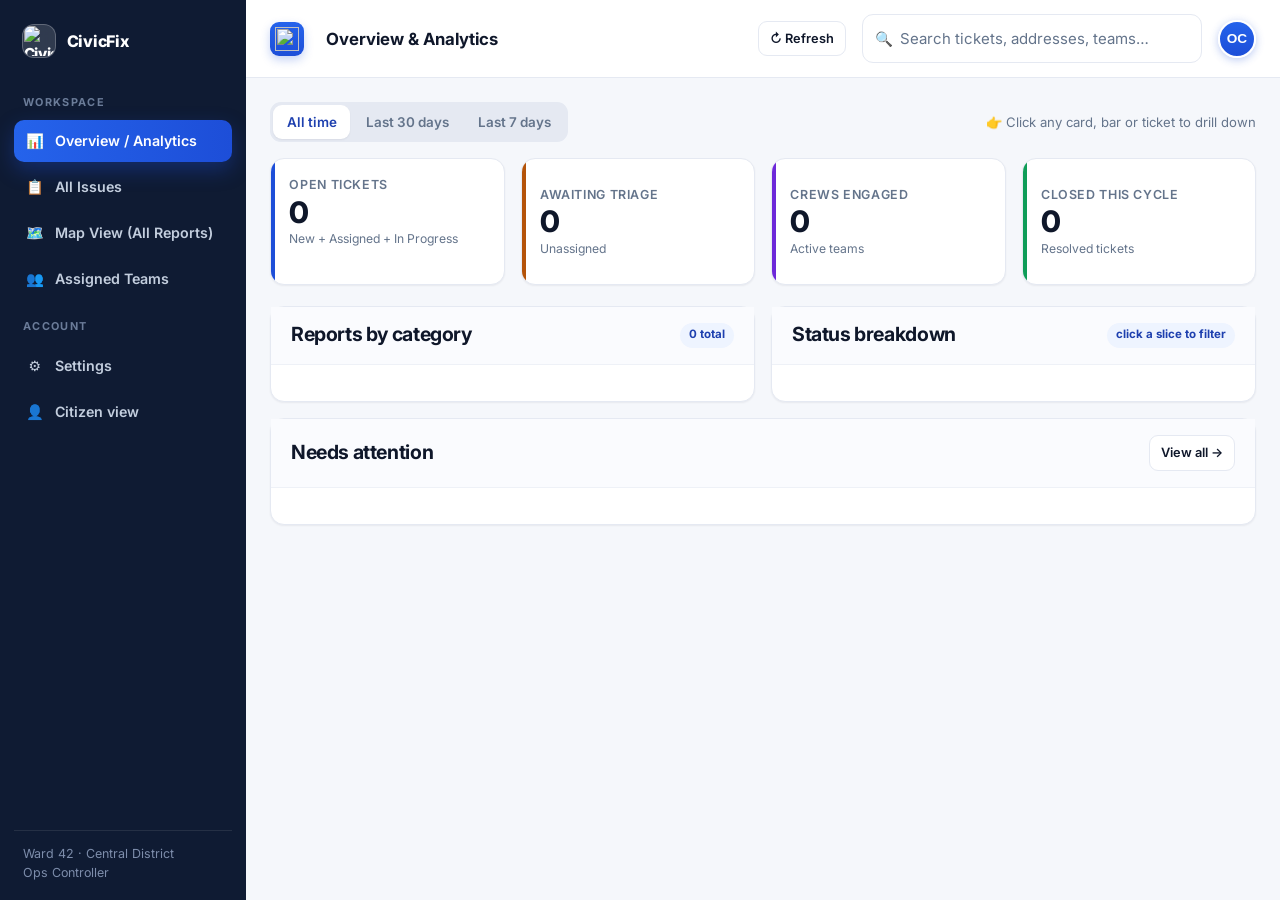
==== admin.html @ 0cdffb53 "pie chart added" ====
<!DOCTYPE html>
<html lang="en">
<head>
<meta charset="utf-8">
<meta name="viewport" content="width=device-width, initial-scale=1">
<title>CivicFix — Municipal console</title>
<link rel="icon" type="image/svg+xml" href="assets/favicon.svg">
<link rel="preconnect" href="https://fonts.googleapis.com">
<link rel="stylesheet" href="https://fonts.googleapis.com/css2?family=Inter:wght@400;500;600;700;800&display=swap">
<link rel="stylesheet" href="https://unpkg.com/leaflet@1.9.4/dist/leaflet.css">
<link rel="stylesheet" href="styles.css">
</head>
<body>

<div class="admin-shell">

  <!-- ============================== SIDEBAR ============================== -->
  <aside class="sidebar">
    <div class="brand-logo">
      <span class="brand-mark"><img src="assets/civicfix-logo.svg" alt="CivicFix logo"></span><span>CivicFix</span>
    </div>

    <div class="side-label">Workspace</div>
    <a class="side-link active" data-nav="overview"><span class="ic">&#128202;</span> Overview / Analytics</a>
    <a class="side-link" data-nav="issues"><span class="ic">&#128203;</span> All Issues</a>
    <a class="side-link" data-nav="map"><span class="ic">&#128506;&#65039;</span> Map View (All Reports)</a>
    <a class="side-link" data-nav="teams"><span class="ic">&#128101;</span> Assigned Teams</a>

    <div class="side-label">Account</div>
    <a class="side-link" data-nav="settings"><span class="ic">&#9881;&#65039;</span> Settings</a>
    <a class="side-link" href="dashboard.html"><span class="ic">&#128100;</span> Citizen view</a>

    <div class="side-foot">
      Ward 42 &middot; Central District<br>
      <span data-user-name>Ops Controller</span>
    </div>
  </aside>

  <!-- ============================== MAIN ============================== -->
  <div class="admin-main">

    <div class="admin-bar">
      <span class="admin-bar-logo"><img src="assets/civicfix-logo.svg" alt=""></span>
      <strong id="viewTitle" style="font-size:1.05rem;color:var(--ink)">Overview &amp; Analytics</strong>
      <button class="btn btn-outline btn-sm" id="refreshBtn" type="button" style="margin-left:auto" title="Reload tickets">&#8635; Refresh</button>
      <div class="topbar-search" style="max-width:340px">
        <span class="ico">&#128269;</span>
        <input class="input" id="adminSearch" type="search" placeholder="Search tickets, addresses, teams…">
      </div>
      <div class="dropdown">
        <button class="avatar" data-toggle="dropdown" type="button" data-user-initials>OC</button>
        <div class="dropdown-menu">
          <div class="dropdown-head">
            <strong data-user-name>Ops Controller</strong><span data-user-email>ops@city.gov</span>
          </div>
          <a class="dropdown-item" href="#" data-nav-link="settings">&#9881;&#65039; Console settings</a>
          <a class="dropdown-item danger" href="#" data-logout>&#10162; Log Out</a>
        </div>
      </div>
    </div>

    <div class="admin-body">

      <!-- ---------------- OVERVIEW ---------------- -->
      <section class="view" id="view-overview">
        <div class="ov-toolbar">
          <div class="view-tabs" id="rangeTabs" role="tablist" aria-label="Time range">
            <button class="active" data-days="0" type="button">All time</button>
            <button data-days="30" type="button">Last 30 days</button>
            <button data-days="7" type="button">Last 7 days</button>
          </div>
          <span class="small muted ov-hint">&#128073; Click any card, bar or ticket to drill down</span>
        </div>

        <div class="stats" style="grid-template-columns:repeat(4,1fr)">
          <button type="button" class="stat clickable" data-goto="open"><div class="k">Open tickets</div><div class="v" id="oOpen">0</div><div class="d">New + Assigned + In Progress <span class="go">View &rarr;</span></div></button>
          <button type="button" class="stat warn clickable" data-goto="New"><div class="k">Awaiting triage</div><div class="v" id="oNew">0</div><div class="d">Unassigned <span class="go">View &rarr;</span></div></button>
          <button type="button" class="stat violet clickable" data-goto="teams"><div class="k">Crews engaged</div><div class="v" id="oCrew">0</div><div class="d">Active teams <span class="go">View &rarr;</span></div></button>
          <button type="button" class="stat ok clickable" data-goto="Closed"><div class="k">Closed this cycle</div><div class="v" id="oClosed">0</div><div class="d">Resolved tickets <span class="go">View &rarr;</span></div></button>
        </div>

        <div style="display:grid;grid-template-columns:1fr 1fr;gap:1rem" class="ov-grid">
          <div class="card">
            <div class="card-head"><h2>Reports by category</h2><span class="pill" id="ovTotal">0 total</span></div>
            <div class="card-pad"><div id="pieCat"></div></div>
          </div>
          <div class="card">
            <div class="card-head"><h2>Status breakdown</h2><span class="pill">click a slice to filter</span></div>
            <div class="card-pad"><div id="pieStatus"></div></div>
          </div>
        </div>

        <div class="card" style="margin-top:1rem">
          <div class="card-head"><h2>Needs attention</h2><button type="button" class="btn btn-outline btn-sm" id="urgentAll">View all &rarr;</button></div>
          <div class="card-pad" id="urgentList"></div>
        </div>
      </section>

      <!-- ---------------- ALL ISSUES ---------------- -->
      <section class="view hidden" id="view-issues">
        <div class="active-filters hidden" id="activeFilters"></div>
        <div class="filter-bar">
          <div class="view-tabs" id="viewTabs">
            <button class="active" data-view="kanban">Overview board</button>
            <button data-view="table">Data table</button>
          </div>
          <div style="flex:1"></div>
          <select class="select" id="adminTeamFilter" aria-label="Filter by team">
            <option value="">All teams</option>
          </select>
        </div>

        <!-- Kanban -->
        <div class="kanban" id="kanban"></div>

        <!-- Table -->
        <div class="table-wrap hidden" id="tableWrap">
          <table class="data">
            <thead>
              <tr>
                <th>Photo</th><th>ID</th><th>Issue</th><th>Category</th><th>Priority</th>
                <th>Status</th><th>Team</th><th>Filed</th><th style="text-align:right">Actions</th>
              </tr>
            </thead>
            <tbody id="tableBody"></tbody>
          </table>
        </div>
      </section>

      <!-- ---------------- MAP VIEW ---------------- -->
      <section class="view hidden" id="view-map">
        <div class="card">
          <div class="card-head">
            <h2>All reports on the map</h2>
            <span class="small muted" id="mapCount">0 pins</span>
          </div>
          <div class="card-pad">
            <div class="map-box tall" id="adminMap"></div>
            <div class="legend">
              <span><i style="background:#b45309"></i>New</span>
              <span><i style="background:#6d28d9"></i>Assigned</span>
              <span><i style="background:#1d4ed8"></i>In Progress</span>
              <span><i style="background:#0f9d58"></i>Closed</span>
            </div>
          </div>
        </div>
      </section>

      <!-- ---------------- TEAMS ---------------- -->
      <section class="view hidden" id="view-teams">
        <div class="team-grid" id="teamGrid"></div>
      </section>

      <!-- ---------------- SETTINGS ---------------- -->
      <section class="view hidden" id="view-settings">
        <div class="card" style="max-width:640px">
          <div class="card-head"><h2>Console settings</h2></div>
          <div class="card-pad">
            <div class="field">
              <label for="setCity">Municipality name</label>
              <input class="input" id="setCity" type="text" value="Central City Municipal Corporation">
            </div>
            <div class="field">
              <label for="setWard">Default ward</label>
              <input class="input" id="setWard" type="text" value="Ward 42 — Central District">
            </div>
            <div class="field">
              <label for="setSla">SLA for high-priority tickets <span class="hint">hours</span></label>
              <input class="input" id="setSla" type="number" value="24" min="1">
            </div>
            <div class="field">
              <label for="setRadius">Duplicate detection radius <span class="hint">metres</span></label>
              <input class="input" id="setRadius" type="number" value="80" min="10">
            </div>
            <label class="switch" style="margin-bottom:.7rem"><input type="checkbox" checked> Auto-assign by category</label>
            <label class="switch" style="margin-bottom:.7rem"><input type="checkbox" checked> Notify reporters on status change</label>
            <label class="switch" style="margin-bottom:1.1rem"><input type="checkbox"> Escalate overdue tickets to the ward officer</label>
            <button class="btn btn-primary" id="setSave" type="button">Save settings</button>
          </div>
        </div>
      </section>

    </div>
  </div>
</div>

<!-- ============================== ASSIGN TEAM ============================== -->
<div class="modal" id="assignModal">
  <div class="modal-card">
    <div class="modal-head">
      <div><h2>Assign team</h2><p class="small muted" style="margin:0" id="aSub">—</p></div>
      <button class="modal-x" data-close type="button">&#10005;</button>
    </div>
    <div class="modal-body">
      <div class="field">
        <label for="aTeam">Crew / department</label>
        <select class="select" id="aTeam"></select>
      </div>
      <div class="field">
        <label for="aPriority">Priority</label>
        <select class="select" id="aPriority">
          <option>Low</option><option selected>Medium</option><option>High</option>
        </select>
      </div>
      <div class="field" style="margin-bottom:0">
        <label for="aNote">Dispatch note <span class="hint">optional</span></label>
        <textarea class="textarea" id="aNote" style="min-height:80px"
                  placeholder="Access instructions, equipment needed…"></textarea>
      </div>
    </div>
    <div class="modal-foot">
      <button class="btn btn-outline" data-close type="button">Cancel</button>
      <button class="btn btn-primary" id="aSave" type="button">Assign team</button>
    </div>
  </div>
</div>

<!-- ============================== CHANGE STATUS ============================== -->
<div class="modal" id="statusModal">
  <div class="modal-card">
    <div class="modal-head">
      <div><h2>Change status</h2><p class="small muted" style="margin:0" id="sSub">—</p></div>
      <button class="modal-x" data-close type="button">&#10005;</button>
    </div>
    <div class="modal-body">
      <div class="field">
        <label for="sStatus">New status</label>
        <select class="select" id="sStatus"></select>
      </div>
      <div class="field" style="margin-bottom:0">
        <label for="sNote">Update note <span class="hint">visible to the reporter</span></label>
        <textarea class="textarea" id="sNote" style="min-height:80px"
                  placeholder="e.g. Crew on site, repair scheduled for tomorrow morning."></textarea>
      </div>
    </div>
    <div class="modal-foot">
      <button class="btn btn-outline" data-close type="button">Cancel</button>
      <button class="btn btn-primary" id="sSave" type="button">Update status</button>
    </div>
  </div>
</div>

<!-- ============================== VIEW ON MAP ============================== -->
<div class="modal" id="adminMapModal">
  <div class="modal-card wide">
    <div class="modal-head">
      <div><h2 id="amTitle">Issue location</h2><p class="small muted" style="margin:0" id="amSub">—</p></div>
      <button class="modal-x" data-close type="button">&#10005;</button>
    </div>
    <div class="modal-body">
      <div class="map-box" id="singleMap"></div>
      <dl class="detail-grid" style="margin-top:1rem" id="amMeta"></dl>
    </div>
    <div class="modal-foot">
      <button class="btn btn-outline" data-close type="button">Close</button>
      <a class="btn btn-primary" id="amOpen" href="#" target="_blank" rel="noopener">Open in Google Maps</a>
    </div>
  </div>
</div>

<!-- ============================== INTERNAL NOTE ============================== -->
<div class="modal" id="noteModal">
  <div class="modal-card">
    <div class="modal-head">
      <div><h2>Add internal note</h2><p class="small muted" style="margin:0" id="nSub">—</p></div>
      <button class="modal-x" data-close type="button">&#10005;</button>
    </div>
    <div class="modal-body">
      <div class="field">
        <label for="nText">Note <span class="hint">staff-only unless posted with a status change</span></label>
        <textarea class="textarea" id="nText" placeholder="Material shortage, site access blocked, needs inspection…"></textarea>
      </div>
      <h3 style="margin:.4rem 0 .3rem">Existing notes</h3>
      <div id="nExisting"></div>
    </div>
    <div class="modal-foot">
      <button class="btn btn-outline" data-close type="button">Cancel</button>
      <button class="btn btn-primary" id="nSave" type="button">Save note</button>
    </div>
  </div>
</div>

<!-- ============================== VIEW PHOTO MODAL ============================== -->
<div class="modal" id="photoModal">
  <div class="modal-card wide">
    <div class="modal-head">
      <div><h2 id="photoTitle">Uploaded Photo</h2><p class="small muted" style="margin:0" id="photoSub">&mdash;</p></div>
      <button class="modal-x" data-close type="button">&#10005;</button>
    </div>
    <div class="modal-body" style="text-align:center;">
      <div id="photoContainer" style="display:flex; flex-direction:column; gap:1rem; align-items:center; justify-content:center;"></div>
    </div>
    <div class="modal-foot">
      <button class="btn btn-outline" data-close type="button">Close</button>
    </div>
  </div>
</div>

<div class="toast-wrap"></div>

<script src="https://unpkg.com/leaflet@1.9.4/dist/leaflet.js"></script>
<script src="config.js"></script>
<script src="app.js"></script>
<script>
(async function () {
  var session = await CF.requireAuth("staff");
  if (!session) { return; }
  CF.paintShell();
  CF.wireDropdowns();
  CF.wireModals();
  await CF.loadConfig();

  var issues = [];                 // every ticket, from GET /api/admin/issues
  var loadError = "";
  var activeId = null;
  var q = "", teamFilter = "", listView = "kanban";
  var statusFilter = "", catFilter = "", rangeDays = 0;   // set by clicking things on the overview
  var adminMap = null, adminLayer = null, singleMap = null, singleMarker = null;

  /* ---------------- filters / selects ---------------- */
  var teamSel = CF.$("#adminTeamFilter");
  var aTeam = CF.$("#aTeam");
  var sStatus = CF.$("#sStatus");
  CF.teams().forEach(function (t) {
    var opt = '<option value="' + CF.escapeHtml(t) + '">' + CF.escapeHtml(t) + "</option>";
    teamSel.insertAdjacentHTML("beforeend", opt);
    aTeam.insertAdjacentHTML("beforeend", opt);
  });
  CF.STATUSES.forEach(function (s) {
    sStatus.insertAdjacentHTML("beforeend", '<option value="' + s + '">' + s + "</option>");
  });

  /* ---------------- data ---------------- */
  function getIssue(id) {
    for (var n = 0; n < issues.length; n++) { if (issues[n].id === id) { return issues[n]; } }
    return null;
  }
  function replaceIssue(updated) {
    issues = issues.map(function (x) { return x.id === updated.id ? updated : x; });
  }
  async function load(showToast) {
    try {
      issues = (await CF.adminIssues()).issues;
      loadError = "";
      if (showToast) { CF.toast("ok", "Up to date", issues.length + " tickets loaded."); }
    } catch (e) {
      loadError = CF.errText(e);
      CF.toast("err", "Could not load tickets", loadError);
    }
    renderAll();
  }
  /* PATCH one ticket; shows a busy state on the clicked button; resolves true on success. */
  async function saveIssue(btn, id, body, okTitle, okMsg) {
    var label = btn.textContent;
    btn.disabled = true; btn.innerHTML = '<span class="spinner"></span> Saving\u2026';
    try {
      replaceIssue(await CF.patchIssue(id, body));
      renderAll();
      CF.toast("ok", okTitle, okMsg);
      return true;
    } catch (e) {
      CF.toast("err", "Could not save", CF.errText(e));
      return false;
    } finally {
      btn.disabled = false; btn.textContent = label;
    }
  }

  /* ---------------- helpers ---------------- */
  function filtered() {
    var s = q.toLowerCase();
    return issues.filter(function (i) {
      if (!inRange(i)) { return false; }
      if (teamFilter && i.team !== teamFilter) { return false; }
      if (statusFilter === "open" ? i.status === "Closed" : (statusFilter && i.status !== statusFilter)) { return false; }
      if (catFilter && i.category !== catFilter) { return false; }
      if (!s) { return true; }
      return (i.id + " " + i.title + " " + i.address + " " + i.team + " " + i.status + " " +
              CF.catMeta(i.category).label).toLowerCase().indexOf(s) > -1;
    });
  }
  /* ---------------- photo thumbnails ---------------- */
  function photoSrc(i) {
    var p = i && i.photos && i.photos[0];
    var src = p && (typeof p === "string" ? p : (p.url || p.data));
    return src ? String(src) : "";
  }
  function thumbUrl(src, w, h) {            // Cloudinary can serve a small cropped copy; others stay as-is
    var m = /^(https:\/\/res\.cloudinary\.com\/[^/]+\/image\/upload\/)(?!.*(?:c_fill|w_\d))(.+)$/.exec(src);
    return m ? m[1] + "c_fill,w_" + w + ",h_" + h + ",q_auto,f_auto/" + m[2] : src;
  }
  function thumbHtml(i, cls, w, h) {
    var src = photoSrc(i), c = CF.catMeta(i.category);
    var n = (i.photos && i.photos.length) || 0;
    return '<button type="button" class="thumb ' + cls + (src ? "" : " noimg") + '" data-act="photo" data-id="' + CF.escapeHtml(i.id) +
      '" title="' + (src ? "View reported photo" : "No photo uploaded") + '" aria-label="View photo for ' + CF.escapeHtml(i.title) + '">' +
      (src ? '<img src="' + CF.escapeHtml(thumbUrl(src, w, h)) + '" alt="" loading="lazy" draggable="false">' : "") +
      '<span class="thumb-ph">' + c.icon + (src ? "" : "<small>No photo</small>") + "</span>" +
      (n > 1 ? '<span class="thumb-count">&#128247; ' + n + "</span>" : "") +
      "</button>";
  }
  // a broken image link falls back to the category-icon placeholder
  document.addEventListener("error", function (e) {
    var im = e.target;
    if (im && im.tagName === "IMG" && im.parentNode && im.parentNode.classList.contains("thumb")) {
      im.parentNode.classList.add("noimg");
      im.remove();
    }
  }, true);

  function cardHtml(i) {
    var c = CF.catMeta(i.category);
    var reporter = (i && typeof i.reporterName === "string" && i.reporterName.trim()) ? i.reporterName.trim() : "Anonymous";
    var pclass = i.priority === "High" ? "p-high" : i.priority === "Low" ? "p-low" : "p-med";
    var photoCount = (i.photos && i.photos.length) ? i.photos.length : 0;
    var team = i.team
      ? '<span class="kteam">&#128119; ' + CF.escapeHtml(i.team) + "</span>"
      : '<span class="kteam kteam-none">Unassigned</span>';
    return '<article class="kcard ' + pclass + '" draggable="true" data-id="' + CF.escapeHtml(i.id) + '">' +
      thumbHtml(i, "thumb-cover", 480, 270) +
      '<div class="kcard-top">' +
        '<span class="kcat">' + c.icon + " " + CF.escapeHtml(c.label) + "</span>" +
        '<span class="priChip ' + pclass + '"><i></i>' + CF.escapeHtml(i.priority) + "</span>" +
      "</div>" +
      "<h4>" + CF.escapeHtml(i.title) + "</h4>" +
      (i.address ? '<p class="kaddr">&#128205; ' + CF.escapeHtml(i.address) + "</p>" : "") +
      '<div class="kteam-row">' + team +
        (photoCount ? '<span class="kphotos">&#128247; ' + photoCount + "</span>" : "") +
      "</div>" +
      '<div class="km">' +
        '<span class="mono">' + CF.escapeHtml(i.id) + "</span>" +
        '<span class="reporter-chip">&#128100; ' + CF.escapeHtml(reporter) + "</span>" +
        '<span class="filed">&#128337; ' + CF.timeAgo(i.createdAt) + "</span>" +
      "</div>" +
      '<div class="ka">' +
        '<button class="btn btn-primary btn-sm" data-act="assign">Assign</button>' +
        '<button class="btn btn-outline btn-sm" data-act="status">Status</button>' +
        '<span class="ka-icons">' +
          '<button class="kico" data-act="map" title="View on map" aria-label="View on map">&#128506;</button>' +
          '<button class="kico" data-act="photo" title="View photos" aria-label="View photos">&#128247;</button>' +
          '<button class="kico" data-act="note" title="Add note" aria-label="Add note">&#128221;</button>' +
        "</span>" +
      "</div></article>";
  }

  /* ---------------- kanban ---------------- */
  function renderKanban() {
    var list = filtered();
    var host = CF.$("#kanban");
    host.classList.add("kanban-v2");
    var colInfo = {
      "New":         { icon: "&#128276;", hint: "Waiting for triage" },
      "Assigned":    { icon: "&#128101;", hint: "Crew allocated" },
      "In Progress": { icon: "&#128736;", hint: "Work under way" },
      "Closed":      { icon: "&#9989;",   hint: "Fixed and verified" }
    };
    host.innerHTML = CF.STATUSES.map(function (st) {
      var info = colInfo[st] || { icon: "&#128204;", hint: "" };
      var cards = list.filter(function (i) { return i.status === st; });
      var body = cards.length
        ? cards.map(cardHtml).join("")
        : '<div class="kcard-empty"><span>&#8675;</span>Drop a ticket here</div>';
      return '<div class="kcol" data-status="' + st + '">' +
        '<div class="kcol-head"><div class="kcol-title"><span class="kcol-ico">' + info.icon + "</span>" +
        "<div><h3>" + st + '</h3><small>' + info.hint + "</small></div></div>" +
        '<span class="kcount">' + cards.length + "</span></div>" +
        '<div class="kcards">' + body + "</div></div>";
    }).join("");
  }

  /* drag & drop */
  CF.$("#kanban").addEventListener("dragstart", function (e) {
    var card = e.target.closest(".kcard");
    if (!card) { return; }
    card.classList.add("dragging");
    e.dataTransfer.setData("text/plain", card.getAttribute("data-id"));
    e.dataTransfer.effectAllowed = "move";
  });
  CF.$("#kanban").addEventListener("dragend", function (e) {
    var card = e.target.closest(".kcard");
    if (card) { card.classList.remove("dragging"); }
    CF.$$(".kcol").forEach(function (c) { c.classList.remove("drag-over"); });
  });
  CF.$("#kanban").addEventListener("dragover", function (e) {
    var col = e.target.closest(".kcol");
    if (!col) { return; }
    e.preventDefault();
    CF.$$(".kcol").forEach(function (c) { c.classList.remove("drag-over"); });
    col.classList.add("drag-over");
  });
  CF.$("#kanban").addEventListener("drop", async function (e) {
    var col = e.target.closest(".kcol");
    if (!col) { return; }
    e.preventDefault();
    var id = e.dataTransfer.getData("text/plain");
    var status = col.getAttribute("data-status");
    var issue = getIssue(id);
    if (!issue || issue.status === status) { renderAll(); return; }
    if (status === "Assigned" && !issue.team) {   // "Assigned" needs a crew: ask, don't guess
      CF.toast("", "Pick a team", "Choose a crew to move " + id + " to Assigned.");
      renderAll();
      openAssign(id);
      return;
    }
    try {
      replaceIssue(await CF.patchIssue(id, { status: status }));
      CF.toast("ok", "Status updated", id + " moved to " + status + ".");
    } catch (err) {
      CF.toast("err", "Could not move ticket", CF.errText(err));
    }
    renderAll();
  });

  /* ---------------- table ---------------- */
  function renderTable() {
    var list = filtered();
    CF.$("#tableBody").innerHTML = list.map(function (i) {
      var c = CF.catMeta(i.category);
      return "<tr>" +
        "<td>" + thumbHtml(i, "thumb-sm", 120, 120) + "</td>" +
        '<td class="mono">' + CF.escapeHtml(i.id) + "</td>" +
        "<td><strong>" + CF.escapeHtml(i.title) + "</strong>" +
          '<div class="small muted">' + CF.escapeHtml(i.address || "") + "</div></td>" +
        "<td>" + c.icon + " " + CF.escapeHtml(c.label) + "</td>" +
        "<td>" + CF.escapeHtml(i.priority) + "</td>" +
        "<td>" + CF.badge(i.status) + "</td>" +
        "<td>" + CF.escapeHtml(i.team || "—") + "</td>" +
        "<td>" + CF.fmtDate(i.createdAt) + "</td>" +
        '<td><div class="td-actions">' +
          '<button class="btn btn-outline btn-sm" data-act="assign" data-id="' + CF.escapeHtml(i.id) + '">Assign</button>' +
          '<button class="btn btn-outline btn-sm" data-act="status" data-id="' + CF.escapeHtml(i.id) + '">Status</button>' +
          '<button class="btn btn-outline btn-sm" data-act="map" data-id="' + CF.escapeHtml(i.id) + '">Map</button>' +
          '<button class="btn btn-outline btn-sm" data-act="photo" data-id="' + CF.escapeHtml(i.id) + '">&#128247; Photo</button>' +
          '<button class="btn btn-outline btn-sm" data-act="note" data-id="' + CF.escapeHtml(i.id) + '">Note</button>' +
          '<button class="btn btn-danger btn-sm" data-act="delete" data-id="' + CF.escapeHtml(i.id) + '" title="Delete spam or duplicate">Delete</button>' +
        "</div></td></tr>";
    }).join("") || '<tr><td colspan="9" class="center muted" style="padding:2rem">' + CF.escapeHtml(loadError || "No tickets match the current filters.") + "</td></tr>";
  }

  /* ---------------- overview ---------------- */
  function inRange(i) {
    if (!rangeDays) { return true; }
    var t = new Date(i.createdAt).getTime();
    return isNaN(t) || (Date.now() - t) <= rangeDays * 86400000;
  }
  /* ---------------- donut chart ---------------- */
  function shortText(t, n) { return t.length > n ? t.slice(0, n - 1) + "\u2026" : t; }
  function donutHtml(rows, attr, active, unit) {
    var R = 46, C = 2 * Math.PI * R;
    var total = rows.reduce(function (a, r) { return a + r.n; }, 0);
    var shown = rows.filter(function (r) { return r.n > 0; });
    var gap = shown.length > 1 ? 2.2 : 0;
    var cum = 0, segs = "";
    shown.forEach(function (r) {
      var len = (r.n / total) * C;
      segs += '<circle class="seg pie-hit' + (active === r.key ? " sel" : "") + '" cx="60" cy="60" r="' + R + '" ' + attr + '="' + CF.escapeHtml(r.key) +
        '" data-key="' + CF.escapeHtml(r.key) + '" data-n="' + r.n + '" data-name="' + CF.escapeHtml(r.name) + '" stroke="' + r.color +
        '" stroke-dasharray="' + Math.max(len - gap, 0.01).toFixed(2) + " " + (C - Math.max(len - gap, 0.01)).toFixed(2) +
        '" stroke-dashoffset="' + (-cum).toFixed(2) + '" transform="rotate(-90 60 60)"><title>' +
        CF.escapeHtml(r.name) + ": " + r.n + "</title></circle>";
      cum += len;
    });
    var svg = '<svg class="donut" viewBox="0 0 120 120" role="img" aria-label="Chart of ' + unit + '">' +
      '<circle class="donut-track" cx="60" cy="60" r="' + R + '"></circle>' + segs +
      '<text class="donut-n" x="60" y="62" data-total="' + total + '">' + total + "</text>" +
      '<text class="donut-l" x="60" y="76" data-unit="' + unit + '">' + (total ? unit : "no " + unit) + "</text></svg>";
    var legend = '<div class="legend">' + rows.map(function (r) {
      return '<button type="button" class="legend-row pie-hit' + (active === r.key ? " on" : "") + (r.n ? "" : " zero") + '" ' + attr + '="' + CF.escapeHtml(r.key) +
        '" data-key="' + CF.escapeHtml(r.key) + '" data-n="' + r.n + '" data-name="' + CF.escapeHtml(r.name) + '" title="Show ' + CF.escapeHtml(r.name) + ' tickets">' +
        '<i class="dot" style="background:' + r.color + '"></i><span class="lg-name">' + CF.escapeHtml(r.label) + "</span>" +
        '<span class="lg-n"><b>' + r.n + "</b><small>" + (total ? Math.round(r.n / total * 100) + "%" : "0%") + "</small></span></button>";
    }).join("") + "</div>";
    return '<div class="donut-wrap">' + svg + legend + "</div>";
  }
  function donutCenter(wrap, n, name) {
    var nn = wrap.querySelector(".donut-n"), ll = wrap.querySelector(".donut-l");
    nn.textContent = n;
    ll.textContent = shortText(name, 15);
  }
  function donutReset(wrap) {
    var nn = wrap.querySelector(".donut-n"), ll = wrap.querySelector(".donut-l");
    var total = nn.getAttribute("data-total");
    nn.textContent = total;
    ll.textContent = total === "0" ? "no " + ll.getAttribute("data-unit") : ll.getAttribute("data-unit");
    wrap.classList.remove("hovering");
    wrap.querySelectorAll(".seg.hl").forEach(function (x) { x.classList.remove("hl"); });
  }
  var ovView = document.getElementById("view-overview");
  ovView.addEventListener("mouseover", function (e) {
    var el = e.target.closest(".pie-hit");
    if (!el) { return; }
    var wrap = el.closest(".donut-wrap");
    donutCenter(wrap, el.getAttribute("data-n"), el.getAttribute("data-name"));
    wrap.classList.add("hovering");
    wrap.querySelectorAll(".seg").forEach(function (sg) { sg.classList.toggle("hl", sg.getAttribute("data-key") === el.getAttribute("data-key")); });
  });
  ovView.addEventListener("mouseout", function (e) {
    var el = e.target.closest(".pie-hit");
    if (!el) { return; }
    var to = e.relatedTarget && e.relatedTarget.closest ? e.relatedTarget.closest(".pie-hit") : null;
    if (!to) { donutReset(el.closest(".donut-wrap")); }
  });

  function renderOverview() {
    var all = issues.filter(inRange);
    var open = all.filter(function (i) { return i.status !== "Closed"; });
    CF.$("#oOpen").textContent = open.length;
    CF.$("#oNew").textContent = all.filter(function (i) { return i.status === "New"; }).length;
    CF.$("#oCrew").textContent = CF.teams().filter(function (t) {
      return all.some(function (i) { return i.team === t && i.status !== "Closed"; });
    }).length;
    CF.$("#oClosed").textContent = all.filter(function (i) { return i.status === "Closed"; }).length;
    CF.$("#ovTotal").textContent = all.length + " total";

    /* ---- donut charts (click a slice or a legend row to drill down) ---- */
    var PALETTE = ["#3b82f6", "#f59e0b", "#10b981", "#8b5cf6", "#ef4444", "#06b6d4", "#ec4899", "#84cc16", "#f97316", "#64748b"];
    var catRows = CF.categories().map(function (c, idx) {
      return {
        key: c.id, name: c.label, label: c.icon + " " + c.label, color: PALETTE[idx % PALETTE.length],
        n: all.filter(function (i) { return i.category === c.id; }).length
      };
    });
    CF.$("#pieCat").innerHTML = donutHtml(catRows, "data-cat", catFilter, "reports");

    var stRows = CF.STATUSES.map(function (st) {
      return {
        key: st, name: st, label: st, color: CF.STATUS_COLORS[st],
        n: all.filter(function (i) { return i.status === st; }).length
      };
    });
    CF.$("#pieStatus").innerHTML = donutHtml(stRows, "data-status", statusFilter, "tickets");

    var urgent = all.filter(function (i) { return i.priority === "High" && i.status !== "Closed"; });
    CF.$("#urgentList").innerHTML = urgent.length
      ? '<div class="feed">' + urgent.map(function (i) {
          var c = CF.catMeta(i.category);
          return '<div class="issue clickable-row" data-open-map="' + CF.escapeHtml(i.id) + '" title="Click to view on map" style="padding:.8rem 1rem">' +
            '<div class="issue-thumb" style="width:46px;height:46px;font-size:1.2rem">' + c.icon + "</div>" +
            '<div class="issue-main"><h3 style="font-size:.95rem">' + CF.escapeHtml(i.title) + "</h3>" +
            '<div class="issue-meta"><span class="mono">' + CF.escapeHtml(i.id) + "</span><span>&#128205; " +
            CF.escapeHtml(i.address) + "</span><span>&#128337; " + CF.timeAgo(i.createdAt) + "</span>" +
            "<span>" + CF.escapeHtml(i.team || "Unassigned") + "</span></div></div>" +
            '<div class="issue-actions">' + CF.badge(i.status) +
            '<button class="btn btn-primary btn-sm" data-act="assign" data-id="' + CF.escapeHtml(i.id) + '">Assign</button>' +
            '<button class="btn btn-outline btn-sm" data-act="status" data-id="' + CF.escapeHtml(i.id) + '">Status</button>' +
            "</div></div>";
        }).join("") + "</div>"
      : '<p class="small muted" style="margin:0">Nothing urgent right now — every high-priority ticket is closed.</p>';
  }

  /* ---------------- map ---------------- */
  function renderMap() {
    var list = filtered();
    CF.$("#mapCount").textContent = list.length + " pins";
    if (!adminMap) {
      adminMap = CF.makeMap(CF.$("#adminMap"), CF.defaultCenter(), 12, { scrollWheelZoom: true });
      adminLayer = window.L.layerGroup().addTo(adminMap);
    }
    adminLayer.clearLayers();
    var bounds = [];
    list.forEach(function (i) {
      bounds.push([i.lat, i.lng]);
      var reporter = (i && typeof i.reporterName === "string" && i.reporterName.trim()) ? i.reporterName.trim() : "Anonymous";
      window.L.marker([i.lat, i.lng], { icon: CF.pinIcon(CF.STATUS_COLORS[i.status]) })
        .bindPopup("<b>" + CF.escapeHtml(i.title) + "</b><br>" +
                   "Reported by " + CF.escapeHtml(reporter) + "<br>" +
                   CF.escapeHtml(i.address) + "<br>" +
                   CF.badge(i.status) + " &middot; " + CF.escapeHtml(i.team || "Unassigned"))
        .addTo(adminLayer);
    });
    if (bounds.length) { adminMap.fitBounds(bounds, { padding: [40, 40], maxZoom: 15 }); }
    setTimeout(function () { adminMap.invalidateSize(); }, 60);
  }

  /* ---------------- teams ---------------- */
  function renderTeams() {
    var all = issues;
    CF.$("#teamGrid").innerHTML = CF.teams().map(function (t) {
      var mine = all.filter(function (i) { return i.team === t; });
      var open = mine.filter(function (i) { return i.status !== "Closed"; });
      return '<div class="team-card"><h3>' + CF.escapeHtml(t) + "</h3>" +
        '<div class="n">' + open.length + '</div>' +
        '<div class="small muted">open of ' + mine.length + " total tickets</div>" +
        '<ul class="mini-list">' + (open.slice(0, 4).map(function (i) {
          return "<li><span class=\"dot\"></span>" + CF.escapeHtml(i.title) + "</li>";
        }).join("") || '<li class="muted">Queue is clear.</li>') + "</ul>" +
        '<button class="btn btn-outline btn-sm" data-team="' + CF.escapeHtml(t) +
        '" style="margin-top:.8rem">View team queue</button></div>';
    }).join("");
  }

  function renderFilterChips() {
    var host = CF.$("#activeFilters");
    var chips = [];
    if (statusFilter) { chips.push(["status", "Status: " + (statusFilter === "open" ? "Open (not closed)" : statusFilter)]); }
    if (catFilter) { chips.push(["cat", "Category: " + CF.catMeta(catFilter).label]); }
    if (teamFilter) { chips.push(["team", "Team: " + teamFilter]); }
    if (rangeDays) { chips.push(["range", "Last " + rangeDays + " days"]); }
    host.classList.toggle("hidden", !chips.length);
    host.innerHTML = chips.map(function (c) {
      return '<button type="button" class="fchip" data-clear="' + c[0] + '">' + CF.escapeHtml(c[1]) + ' <b>&#10005;</b></button>';
    }).join("") + (chips.length > 1 ? '<button type="button" class="fchip clear-all" data-clear="all">Clear all</button>' : "");
  }
  function renderAll() {
    renderFilterChips();
    renderOverview();
    renderKanban();
    renderTable();
    renderTeams();
    if (!CF.$("#view-map").classList.contains("hidden")) { renderMap(); }
  }

  /* ---------------- modal openers ---------------- */
  function openAssign(id) {
    var i = getIssue(id); if (!i) { return; }
    activeId = id;
    CF.$("#aSub").innerHTML = '<span class="mono">' + i.id + "</span> &middot; " + CF.escapeHtml(i.title);
    CF.$("#aTeam").value = i.team || CF.teams()[0];
    CF.$("#aPriority").value = i.priority;
    CF.$("#aNote").value = "";
    CF.openModal("assignModal");
  }
  function openStatus(id) {
    var i = getIssue(id); if (!i) { return; }
    activeId = id;
    CF.$("#sSub").innerHTML = '<span class="mono">' + i.id + "</span> &middot; currently " + i.status;
    CF.$("#sStatus").value = i.status;
    CF.$("#sNote").value = "";
    CF.openModal("statusModal");
  }
  function openMapModal(id) {
    var i = getIssue(id); if (!i) { return; }
    activeId = id;
    CF.$("#amTitle").textContent = i.title;
    CF.$("#amSub").innerHTML = '<span class="mono">' + i.id + "</span> &middot; " + CF.escapeHtml(i.address);
    CF.$("#amOpen").href = "https://www.google.com/maps/search/?api=1&query=" + i.lat + "," + i.lng;
    CF.$("#amMeta").innerHTML =
      "<div><dt>Status</dt><dd>" + i.status + "</dd></div>" +
      "<div><dt>Priority</dt><dd>" + CF.escapeHtml(i.priority) + "</dd></div>" +
      "<div><dt>Reported by</dt><dd>&#128100; " + CF.escapeHtml((i.reporterName || "Anonymous").trim()) + "</dd></div>" +
      "<div><dt>Team</dt><dd>" + CF.escapeHtml(i.team || "Unassigned") + "</dd></div>" +
      "<div><dt>Filed</dt><dd>" + CF.fmtDate(i.createdAt, true) + "</dd></div>" +
      "<div><dt>Coordinates</dt><dd class=\"mono\">" + i.lat.toFixed(5) + ", " + i.lng.toFixed(5) + "</dd></div>" +
      "<div><dt>Reporter email</dt><dd>" + CF.escapeHtml(i.reporterEmail || "\u2014") + "</dd></div>";

    var modal = CF.$("#adminMapModal");
    modal.__onOpen = function () {
      setTimeout(function () {
        if (!singleMap) {
          singleMap = CF.makeMap(CF.$("#singleMap"), { lat: i.lat, lng: i.lng }, 17, { scrollWheelZoom: true });
          singleMarker = window.L.marker([i.lat, i.lng], { icon: CF.pinIcon(CF.STATUS_COLORS[i.status]) }).addTo(singleMap);
        } else {
          singleMap.setView([i.lat, i.lng], 17);
          singleMarker.setLatLng([i.lat, i.lng]);
          singleMarker.setIcon(CF.pinIcon(CF.STATUS_COLORS[i.status]));
        }
        singleMap.invalidateSize();
      }, 60);
    };
    CF.openModal("adminMapModal");
  }
  function openPhotoModal(id) {
    var i = getIssue(id); if (!i) { return; }
    activeId = id;
    CF.$("#photoTitle").textContent = i.title;
    CF.$("#photoSub").innerHTML = '<span class="mono">' + CF.escapeHtml(i.id) + "</span> &middot; " + CF.escapeHtml(i.address);

    var container = CF.$("#photoContainer");
    if (i.photos && i.photos.length > 0) {
      container.innerHTML = i.photos.map(function (p) {
        var src = (p && (p.url || p.data)) || p;
        return '<div style="max-width:100%; border-radius:12px; overflow:hidden; border:1px solid var(--line); box-shadow:var(--shadow);">' +
               '<img src="' + CF.escapeHtml(String(src)) + '" alt="Issue photo" style="width:100%; max-height:75vh; object-fit:contain; display:block; background:#000;">' +
               "</div>";
      }).join("");
    } else {
      container.innerHTML = '<div style="padding:2.5rem 1rem; color:var(--muted);">' +
                            '<span style="font-size:2.5rem; display:block; margin-bottom:.5rem;">&#128247;</span>' +
                            "<strong>No photos uploaded for this report.</strong></div>";
    }
    CF.openModal("photoModal");
  }

  function openNote(id) {
    var i = getIssue(id); if (!i) { return; }
    activeId = id;
    CF.$("#nSub").innerHTML = '<span class="mono">' + i.id + "</span> &middot; " + CF.escapeHtml(i.title);
    CF.$("#nText").value = "";
    CF.$("#nExisting").innerHTML = (i.notes || []).length
      ? '<ul class="note-list">' + i.notes.map(function (n) {
          return "<li><b>" + CF.escapeHtml(n.by) + " &middot; " + CF.fmtDate(n.at, true) +
                 (n.internal ? " &middot; staff only" : " &middot; visible to reporter") + "</b>" + CF.escapeHtml(n.text) + "</li>";
        }).join("") + "</ul>"
      : '<p class="small muted" style="margin:0">No notes on this ticket yet.</p>';
    CF.openModal("noteModal");
  }

  /* ---------------- delegated actions ---------------- */
  document.addEventListener("click", function (e) {
    var b = e.target.closest("[data-act]");
    if (b) {
      var id = b.getAttribute("data-id") || (b.closest(".kcard") ? b.closest(".kcard").getAttribute("data-id") : null);
      if (!id) { return; }
      var act = b.getAttribute("data-act");
      if (act === "assign") { openAssign(id); }
      if (act === "status") { openStatus(id); }
      if (act === "map") { openMapModal(id); }
      if (act === "note") { openNote(id); }
      if (act === "photo") { openPhotoModal(id); }
      if (act === "delete") { deleteTicket(id); }
      return;
    }
    var t = e.target.closest("[data-team]");
    if (t) {
      teamFilter = t.getAttribute("data-team");
      CF.$("#adminTeamFilter").value = teamFilter;
      show("issues");
      renderAll();
      CF.toast("", "Team queue", "Filtered to " + teamFilter + ".");
    }
  });

  /* ---------------- overview drill-down clicks ---------------- */
  function goIssues(opts) {
    statusFilter = opts.status || "";
    catFilter = opts.cat || "";
    teamFilter = opts.team !== undefined ? opts.team : teamFilter;
    CF.$("#adminTeamFilter").value = teamFilter;
    show("issues");
    renderAll();
  }
  CF.$("#view-overview").addEventListener("click", function (e) {
    if (e.target.closest("[data-act]")) { return; }          // Assign / Status buttons keep their own handlers
    var rt = e.target.closest("#rangeTabs button");
    if (rt) {
      rangeDays = parseInt(rt.getAttribute("data-days"), 10) || 0;
      CF.$$("#rangeTabs button").forEach(function (x) { x.classList.toggle("active", x === rt); });
      renderAll();
      return;
    }
    var card = e.target.closest("[data-goto]");
    if (card) {
      var g = card.getAttribute("data-goto");
      if (g === "teams") { show("teams"); } else { goIssues({ status: g }); }
      return;
    }
    var hit = e.target.closest(".pie-hit[data-status]");
    if (hit) { goIssues({ status: hit.getAttribute("data-status") }); return; }
    hit = e.target.closest(".pie-hit[data-cat]");
    if (hit) { goIssues({ cat: hit.getAttribute("data-cat") }); return; }
    if (e.target.closest("#urgentAll")) { goIssues({ status: "open" }); CF.$("#adminSearch").focus(); return; }
    var row = e.target.closest("[data-open-map]");
    if (row) { openMapModal(row.getAttribute("data-open-map")); }
  });
  CF.$("#activeFilters").addEventListener("click", function (e) {
    var c = e.target.closest("[data-clear]");
    if (!c) { return; }
    var k = c.getAttribute("data-clear");
    if (k === "status" || k === "all") { statusFilter = ""; }
    if (k === "cat" || k === "all") { catFilter = ""; }
    if (k === "team" || k === "all") { teamFilter = ""; CF.$("#adminTeamFilter").value = ""; }
    if (k === "range" || k === "all") {
      rangeDays = 0;
      CF.$$("#rangeTabs button").forEach(function (x) { x.classList.toggle("active", x.getAttribute("data-days") === "0"); });
    }
    renderAll();
  });

  /* ---------------- modal saves (each is one PATCH) ---------------- */
  // Dispatch notes are crew instructions -> staff only. Status-change notes are shown to the reporter.
  CF.$("#aSave").addEventListener("click", async function () {
    var note = CF.$("#aNote").value.trim(), team = CF.$("#aTeam").value;
    var body = { team: team, priority: CF.$("#aPriority").value };
    if (note) { body.note = { text: note, internal: true }; }
    if (await saveIssue(this, activeId, body, "Team assigned", activeId + " dispatched to " + team + ".")) {
      CF.closeModal("assignModal");
    }
  });
  CF.$("#sSave").addEventListener("click", async function () {
    var st = CF.$("#sStatus").value, note = CF.$("#sNote").value.trim();
    var body = { status: st };
    if (note) { body.note = { text: note, internal: false }; }
    if (await saveIssue(this, activeId, body, "Status updated", activeId + " is now " + st + ".")) {
      CF.closeModal("statusModal");
    }
  });
  CF.$("#nSave").addEventListener("click", async function () {
    var txt = CF.$("#nText").value.trim();
    if (!txt) { CF.toast("err", "Empty note", "Write something before saving."); return; }
    if (await saveIssue(this, activeId, { note: { text: txt, internal: true } }, "Note saved", "Internal note added to " + activeId + ".")) {
      CF.closeModal("noteModal");
    }
  });
  async function deleteTicket(id) {
    var i = getIssue(id);
    if (!i || !confirm("Permanently delete " + id + " (\u201C" + i.title + "\u201D)? This cannot be undone.")) { return; }
    try {
      await CF.deleteIssue(id);
      issues = issues.filter(function (x) { return x.id !== id; });
      renderAll();
      CF.toast("ok", "Ticket deleted", id + " was removed.");
    } catch (e) {
      CF.toast("err", "Could not delete", CF.errText(e));
    }
  }
  CF.$("#refreshBtn").addEventListener("click", function () { load(true); });

  /* ---------------- navigation ---------------- */
  var TITLES = {
    overview: "Overview & Analytics",
    issues: "All Issues",
    map: "Map View — All Reports",
    teams: "Assigned Teams",
    settings: "Settings"
  };
  function show(key) {
    CF.$$(".view").forEach(function (v) { v.classList.toggle("hidden", v.id !== "view-" + key); });
    CF.$$(".side-link[data-nav]").forEach(function (l) {
      l.classList.toggle("active", l.getAttribute("data-nav") === key);
    });
    CF.$("#viewTitle").textContent = TITLES[key] || "Console";
    if (key === "map") { setTimeout(renderMap, 60); }
    if (key === "issues") { setTimeout(renderAll, 0); }
  }
  CF.$$(".side-link[data-nav]").forEach(function (l) {
    l.addEventListener("click", function (e) { e.preventDefault(); show(l.getAttribute("data-nav")); });
  });
  CF.$$("[data-nav-link]").forEach(function (l) {
    l.addEventListener("click", function (e) { e.preventDefault(); show(l.getAttribute("data-nav-link")); });
  });

  CF.$("#viewTabs").addEventListener("click", function (e) {
    var b = e.target.closest("button");
    if (!b) { return; }
    CF.$$("#viewTabs button").forEach(function (x) { x.classList.remove("active"); });
    b.classList.add("active");
    listView = b.getAttribute("data-view");
    CF.$("#kanban").classList.toggle("hidden", listView !== "kanban");
    CF.$("#tableWrap").classList.toggle("hidden", listView !== "table");
    renderAll();
  });

  CF.$("#adminSearch").addEventListener("input", function () { q = this.value; renderAll(); });
  CF.$("#adminTeamFilter").addEventListener("change", function () { teamFilter = this.value; renderAll(); });
  CF.$("#setSave").addEventListener("click", function () {
    CF.toast("", "Demo only", "These ward settings are not stored on the server yet.");
  });

  renderAll();   // empty shell first, then fill from the server
  load(false);
})();
</script>
</body>
</html>
---- styles.css ----
/* ==========================================================================
   CivicFix — shared stylesheet
   Vanilla CSS only. No frameworks, no build step.
   ========================================================================== */

:root{
  --brand:#1d4ed8;
  --brand-700:#1e40af;
  --brand-900:#172554;
  --brand-50:#eef4ff;
  
  /* Dynamic Theme Variables (Default: Light Mode) */
  --ink:#0f172a;
  --body:#334155;
  --muted:#64748b;
  --line:#e5e9f2;
  --line-2:#eef1f7;
  --bg:#f5f7fb;
  --card:#ffffff;
  --card-head-bg:#fafbfe;
  --input-bg:#ffffff;
  --input-readonly-bg:#f7f9fc;
  --topbar-bg:rgba(255,255,255,.92);
  --dropdown-bg:#ffffff;
  --sidebar-bg:#0f1b33;
  --kcol-bg:#eef1f7;
  
  --ok:#0f9d58;
  --ok-bg:#e8f6ee;
  --warn:#b45309;
  --warn-bg:#fdf3e3;
  --info:#1d4ed8;
  --info-bg:#eaf1ff;
  --violet:#6d28d9;
  --violet-bg:#f2ecff;
  --danger:#dc2626;
  --danger-bg:#fdecec;

  --radius:14px;
  --radius-sm:10px;
  --radius-lg:22px;
  --shadow-sm:0 1px 2px rgba(15,23,42,.06);
  --shadow:0 8px 28px rgba(15,23,42,.08);
  --shadow-lg:0 30px 70px rgba(15,23,42,.22);
  --nav-h:66px;
}

/* Dark Theme Overrides (Black & White / Dark Mode) */
[data-theme="dark"] {
  --ink:#f8fafc;
  --body:#94a3b8;
  --muted:#64748b;
  --line:#1e293b;
  --line-2:#111827;
  --bg:#0b0f19;
  --card:#131d31;
  --card-head-bg:#101726;
  --input-bg:#0f172a;
  --input-readonly-bg:#1e293b;
  --topbar-bg:rgba(19,29,49,.92);
  --dropdown-bg:#131d31;
  --sidebar-bg:#080e1a;
  --kcol-bg:#101726;
  --shadow-sm:0 1px 2px rgba(0,0,0,.4);
  --shadow:0 8px 28px rgba(0,0,0,.5);
}

*{box-sizing:border-box}
html,body{margin:0;padding:0}
body{
  font-family:"Inter",system-ui,-apple-system,"Segoe UI",Roboto,Helvetica,Arial,sans-serif;
  background:var(--bg);color:var(--body);line-height:1.55;
  -webkit-font-smoothing:antialiased;font-size:15px;
  transition: background-color 0.2s ease, color 0.2s ease;
}
h1,h2,h3,h4{color:var(--ink);margin:0 0 .35rem;line-height:1.22;letter-spacing:-.02em}
h1{font-size:1.7rem;font-weight:800}
h2{font-size:1.22rem;font-weight:700}
h3{font-size:1.02rem;font-weight:700}
p{margin:0 0 .8rem}
a{color:var(--brand);text-decoration:none}
a:hover{text-decoration:underline}
img{max-width:100%}
.hidden{display:none !important}
.muted{color:var(--muted)}
.small{font-size:.82rem}
.mono{font-family:ui-monospace,SFMono-Regular,Menlo,Consolas,monospace}
.center{text-align:center}
.row{display:flex;gap:.6rem;align-items:center}
.row.between{justify-content:space-between}
.wrap{flex-wrap:wrap}
.grow{flex:1}

/* ---------------------------------------------------------------- buttons */
.btn{
  display:inline-flex;align-items:center;justify-content:center;gap:.5rem;
  font:inherit;font-weight:600;font-size:.92rem;cursor:pointer;
  padding:.68rem 1.05rem;border-radius:11px;border:1px solid transparent;
  background:var(--card);color:var(--ink);transition:.16s ease;white-space:nowrap;
}
.btn:hover{transform:translateY(-1px)}
.btn:active{transform:translateY(0)}
.btn:focus-visible{outline:3px solid rgba(29,78,216,.28);outline-offset:2px}
.btn-primary{background:linear-gradient(180deg,#2563eb,#1d4ed8);color:#fff;box-shadow:0 6px 18px rgba(29,78,216,.32)}
.btn-primary:hover{box-shadow:0 10px 26px rgba(29,78,216,.4)}
.btn-outline{background:var(--card);border-color:var(--line);color:var(--ink)}
.btn-outline:hover{border-color:#c7d2e8;background:var(--bg)}
.btn-ghost{background:transparent;color:var(--body)}
.btn-ghost:hover{background:var(--line)}
.btn-danger{background:var(--card);border-color:#f2c6c6;color:var(--danger)}
.btn-danger:hover{background:var(--danger-bg)}
.btn-ok{background:var(--ok);color:#fff;box-shadow:0 6px 18px rgba(15,157,88,.28)}
.btn-lg{padding:.9rem 1.5rem;font-size:1rem;border-radius:13px}
.btn-sm{padding:.42rem .7rem;font-size:.8rem;border-radius:9px}
.btn-block{width:100%}
.btn[disabled]{opacity:.55;cursor:not-allowed;transform:none}
.btn-icon{width:36px;height:36px;padding:0;border-radius:10px}

/* ------------------------------------------------------------------ badges */
.badge{
  display:inline-flex;align-items:center;gap:.35rem;
  font-size:.74rem;font-weight:700;letter-spacing:.02em;
  padding:.28rem .6rem;border-radius:999px;text-transform:uppercase;
  background:var(--line);color:var(--body);border:1px solid transparent;
}
.badge::before{content:"";width:6px;height:6px;border-radius:50%;background:currentColor}
.badge-new{background:var(--warn-bg);color:var(--warn)}
.badge-assigned{background:var(--violet-bg);color:var(--violet)}
.badge-progress{background:var(--info-bg);color:var(--info)}
.badge-closed{background:var(--ok-bg);color:var(--ok)}
.pill{font-size:.72rem;font-weight:700;padding:.22rem .55rem;border-radius:999px;background:var(--brand-50);color:var(--brand-700)}

/* ------------------------------------------------------------------- cards */
.card{background:var(--card);border:1px solid var(--line);border-radius:var(--radius);box-shadow:var(--shadow-sm)}
.card-pad{padding:1.15rem 1.25rem}
.card-head{display:flex;align-items:center;justify-content:space-between;gap:1rem;padding:1rem 1.25rem;border-bottom:1px solid var(--line-2);background:var(--card-head-bg)}
.card-head h2,.card-head h3{margin:0}

/* ------------------------------------------------------------------- forms */
.field{margin-bottom:.95rem}
.field label{display:block;font-weight:600;color:var(--ink);font-size:.86rem;margin-bottom:.38rem}
.field .hint{font-size:.78rem;color:var(--muted);font-weight:400;margin-left:.3rem}
.input,.select,.textarea{
  width:100%;font:inherit;color:var(--ink);background:var(--input-bg);
  border:1px solid var(--line);border-radius:11px;padding:.72rem .85rem;
  transition:.15s ease;
}
.input::placeholder,.textarea::placeholder{color:var(--muted)}
.input:focus,.select:focus,.textarea:focus{outline:none;border-color:var(--brand);box-shadow:0 0 0 4px rgba(29,78,216,.13)}
.textarea{min-height:118px;resize:vertical}
.input[readonly]{background:var(--input-readonly-bg);color:var(--muted)}
.input-group{display:flex;gap:.5rem}
.input-group .input{flex:1}
.error-text{color:var(--danger);font-size:.78rem;margin-top:.3rem;display:none}
.field.invalid .input,.field.invalid .textarea,.field.invalid .select{border-color:var(--danger);box-shadow:0 0 0 4px rgba(220,38,38,.1)}
.field.invalid .error-text{display:block}

/* -------------------------------------------------------------- login page (UPDATED WITH BACKGROUND IMAGE) */
.auth{
  min-height:100vh;
  display:grid;
  grid-template-columns:1.05fr .95fr;
  background-color: #0b0f19;
}

.auth-brand{
  position:relative;
  overflow:hidden;
  color:#fff;
  padding:3rem 3.2rem;
  /* Urban City Infrastructure Background with Dark Gradient Overlay */
  background: 
    linear-gradient(135deg, rgba(15, 23, 42, 0.90) 0%, rgba(29, 78, 216, 0.85) 100%),
    url("https://images.unsplash.com/photo-1477959858617-67f30ac4ce71?q=80&w=1600&auto=format&fit=crop") center/cover no-repeat;
  display:flex;
  flex-direction:column;
  justify-content:space-between;
}

.auth-brand::after{
  content:"";
  position:absolute;
  inset:0;
  opacity:.12;
  background-image:linear-gradient(rgba(255,255,255,.6) 1px,transparent 1px),
                   linear-gradient(90deg,rgba(255,255,255,.6) 1px,transparent 1px);
  background-size:46px 46px;
}

.auth-brand>*{position:relative;z-index:1}
.brand-logo{display:flex;align-items:center;gap:.7rem;font-weight:800;font-size:1.2rem;letter-spacing:-.02em}
.brand-mark{
  width:42px;height:42px;border-radius:12px;display:grid;place-items:center;
  background:rgba(255,255,255,.16);border:1px solid rgba(255,255,255,.35);
  font-size:1.15rem;backdrop-filter:blur(6px);overflow:hidden;
}
.brand-mark img{width:30px;height:30px;display:block}
.auth-headline{font-size:2.45rem;font-weight:800;line-height:1.14;letter-spacing:-.035em;margin-bottom:.9rem}
.auth-sub{font-size:1.02rem;opacity:.92;max-width:30rem}
.auth-points{list-style:none;padding:0;margin:1.6rem 0 0;display:grid;gap:.55rem}
.auth-points li{display:flex;gap:.6rem;align-items:center;font-size:.92rem;opacity:.95}
.auth-points li span{width:22px;height:22px;border-radius:50%;background:rgba(255,255,255,.2);display:grid;place-items:center;font-size:.72rem}
.auth-foot{font-size:.78rem;opacity:.8}

.auth-panel{
  display:flex;
  align-items:center;
  justify-content:center;
  padding:2.4rem 1.6rem;
  background:var(--card);
}
.auth-card{width:100%;max-width:404px}
.auth-card h1{font-size:1.55rem}
.auth-google{
  width:100%;display:flex;align-items:center;justify-content:center;gap:.7rem;
  padding:.85rem 1rem;border:1px solid var(--line);border-radius:12px;background:var(--card);
  font-weight:600;font-size:.98rem;color:var(--ink);cursor:pointer;transition:.16s ease;
  box-shadow:var(--shadow-sm);
}
.auth-google:hover{border-color:#c7d2e8;box-shadow:0 8px 22px rgba(15,23,42,.1);transform:translateY(-1px)}
.auth-divider{display:flex;align-items:center;gap:.8rem;margin:1.25rem 0;color:var(--muted);font-size:.78rem;font-weight:600;letter-spacing:.06em}
.auth-divider::before,.auth-divider::after{content:"";height:1px;background:var(--line);flex:1}
.link-row{display:flex;justify-content:flex-end;margin:-.4rem 0 .9rem}
.auth-legal{margin-top:1.5rem;padding-top:1.1rem;border-top:1px solid var(--line-2);font-size:.8rem;color:var(--muted);display:flex;gap:.9rem;flex-wrap:wrap;justify-content:center}
.alert{display:none;background:var(--danger-bg);color:#b91c1c;border:1px solid #f6cccc;border-radius:10px;padding:.6rem .8rem;font-size:.84rem;margin-bottom:.9rem}
.alert.show{display:block}

/* ------------------------------------------------------------------ topbar */
.topbar{
  position:sticky;top:0;z-index:60;height:var(--nav-h);
  background:var(--topbar-bg);backdrop-filter:blur(10px);
  border-bottom:1px solid var(--line);
  display:flex;align-items:center;gap:1rem;padding:0 1.4rem;
}
.topbar .brand-logo{color:var(--ink);font-size:1.02rem}
.topbar .brand-mark{background:linear-gradient(180deg,#2563eb,#1d4ed8);border-color:transparent;color:#fff;width:36px;height:36px;border-radius:10px}
.topbar .brand-mark img{width:26px;height:26px}
.admin-bar-logo{display:inline-flex;align-items:center;justify-content:center;width:34px;height:34px;border-radius:9px;background:linear-gradient(180deg,#2563eb,#1d4ed8);box-shadow:0 4px 10px rgba(29,78,216,.25);margin-right:.4rem}
.admin-bar-logo img{width:24px;height:24px}
.topbar-search{position:relative;flex:1;max-width:440px}
.topbar-search .input{padding-left:2.3rem;background:var(--input-bg);border-color:var(--line)}
.topbar-search .input:focus{background:var(--card);border-color:var(--brand)}
.topbar-search .ico{position:absolute;left:.8rem;top:50%;transform:translateY(-50%);color:var(--muted);font-size:.9rem}
.topbar-links{display:flex;align-items:center;gap:.25rem;margin-left:auto}
.navlink{padding:.5rem .75rem;border-radius:9px;font-weight:600;font-size:.88rem;color:var(--body)}
.navlink:hover{background:var(--line);text-decoration:none}
.navlink.active{background:var(--brand-50);color:var(--brand-700)}

.avatar{
  width:38px;height:38px;border-radius:50%;display:grid;place-items:center;
  background:linear-gradient(180deg,#2563eb,#1d4ed8);color:#fff;font-weight:700;font-size:.85rem;
  cursor:pointer;border:2px solid var(--card);box-shadow:0 2px 8px rgba(29,78,216,.3);
}
.dropdown{position:relative}
.dropdown-menu{
  position:absolute;right:0;top:calc(100% + .6rem);min-width:238px;background:var(--dropdown-bg);
  border:1px solid var(--line);border-radius:var(--radius);box-shadow:var(--shadow);
  padding:.45rem;opacity:0;visibility:hidden;transform:translateY(-6px);transition:.16s ease;z-index:80;
}
.dropdown.open .dropdown-menu{opacity:1;visibility:visible;transform:translateY(0)}
.dropdown-head{padding:.6rem .7rem;border-bottom:1px solid var(--line-2);margin-bottom:.35rem}
.dropdown-head strong{display:block;color:var(--ink);font-size:.9rem}
.dropdown-head span{font-size:.78rem;color:var(--muted)}
.dropdown-item{display:flex;align-items:center;gap:.6rem;padding:.55rem .7rem;border-radius:99px;font-size:.88rem;color:var(--body);cursor:pointer}
.dropdown-item:hover{background:var(--line);text-decoration:none}
.dropdown-item.danger{color:var(--danger)}

/* ------------------------------------------------------------------- shell */
.page{max-width:1220px;margin:0 auto;padding:1.6rem 1.4rem 5rem}
.page-head{display:flex;align-items:flex-end;justify-content:space-between;gap:1rem;flex-wrap:wrap;margin-bottom:1.2rem}
.page-head .eyebrow{font-size:.76rem;font-weight:700;letter-spacing:.1em;text-transform:uppercase;color:var(--brand)}
.crumbs{font-size:.82rem;color:var(--muted);margin-bottom:.35rem}

/* -------------------------------------------------------------------- hero */
.hero{
  position:relative;overflow:hidden;border-radius:var(--radius-lg);color:#fff;padding:1.9rem 2rem;
  background:linear-gradient(135deg,#172554 0%,#1d4ed8 55%,#4f46e5 100%);
  box-shadow:var(--shadow);margin-bottom:1.3rem;
}
.hero::after{content:"";position:absolute;right:-90px;top:-90px;width:320px;height:320px;border-radius:50%;background:rgba(255,255,255,.09)}
.hero::before{content:"";position:absolute;right:70px;bottom:-140px;width:260px;height:260px;border-radius:50%;background:rgba(255,255,255,.06)}
.hero-inner{position:relative;z-index:1;display:flex;justify-content:space-between;align-items:center;gap:1.6rem;flex-wrap:wrap}
.hero h1{color:#fff;font-size:1.72rem;margin-bottom:.3rem}
.hero p{color:rgba(255,255,255,.88);margin:0;max-width:38rem;font-size:.95rem}
.hero .btn-primary{background:#fff;color:var(--brand-700);box-shadow:0 10px 26px rgba(0,0,0,.22)}
.hero .btn-primary:hover{background:#f4f7ff}

/* ------------------------------------------------------------------- stats */
.stats{display:grid;grid-template-columns:repeat(4,1fr);gap:1rem;margin-bottom:1.3rem}
.stat{background:var(--card);border:1px solid var(--line);border-radius:var(--radius);padding:1rem 1.15rem;box-shadow:var(--shadow-sm);position:relative;overflow:hidden}
.stat::after{content:"";position:absolute;left:0;top:0;bottom:0;width:4px;background:var(--brand)}
.stat.ok::after{background:var(--ok)}
.stat.warn::after{background:var(--warn)}
.stat.violet::after{background:var(--violet)}
.stat .k{font-size:.78rem;font-weight:600;color:var(--muted);text-transform:uppercase;letter-spacing:.05em}
.stat .v{font-size:1.85rem;font-weight:800;color:var(--ink);line-height:1.2;letter-spacing:-.03em}
.stat .d{font-size:.76rem;color:var(--muted)}

/* ------------------------------------------------------------- issue cards */
.feed{display:grid;gap:.85rem}
.issue{
  display:grid;grid-template-columns:64px 1fr auto;gap:1rem;align-items:center;
  background:var(--card);border:1px solid var(--line);border-radius:var(--radius);padding:1rem 1.15rem;
  box-shadow:var(--shadow-sm);transition:.16s ease;
}
.issue:hover{border-color:#cfdcf5;box-shadow:0 10px 26px rgba(15,23,42,.09);transform:translateY(-1px)}
.issue-thumb{width:64px;height:64px;border-radius:12px;display:grid;place-items:center;font-size:1.6rem;background:var(--brand-50)}
.issue-main h3{margin:0 0 .2rem;font-size:1rem}
.issue-meta{display:flex;gap:.8rem;flex-wrap:wrap;font-size:.79rem;color:var(--muted);align-items:center}
.issue-actions{display:flex;gap:.45rem;align-items:center}

/* ------------------------------------------------------------------- table */
.table-wrap{overflow-x:auto;border-radius:var(--radius);border:1px solid var(--line);background:var(--card);box-shadow:var(--shadow-sm)}
table.data{width:100%;border-collapse:collapse;font-size:.88rem;min-width:840px}
table.data th{
  text-align:left;font-size:.74rem;text-transform:uppercase;letter-spacing:.05em;color:var(--muted);
  padding:.8rem 1rem;border-bottom:1px solid var(--line);background:var(--card-head-bg);font-weight:700;white-space:nowrap;
}
table.data td{padding:.8rem 1rem;border-bottom:1px solid var(--line-2);vertical-align:middle;color:var(--body)}
table.data tr:last-child td{border-bottom:none}
table.data tbody tr:hover{background:var(--line)}
.td-actions{display:flex;gap:.35rem;justify-content:flex-end}

/* ---------------------------------------------------------------- stepper */
.stepper{display:flex;align-items:center;gap:.4rem;margin-bottom:1.4rem;flex-wrap:wrap}
.step{display:flex;align-items:center;gap:.55rem;padding:.5rem .8rem;border-radius:11px;border:1px solid var(--line);background:var(--card);cursor:pointer;transition:.16s ease}
.step .n{width:26px;height:26px;border-radius:50%;display:grid;place-items:center;background:var(--line);color:var(--muted);font-size:.78rem;font-weight:700}
.step .t{font-size:.84rem;font-weight:600;color:var(--muted)}
.step.active{border-color:var(--brand);background:var(--brand-50);box-shadow:0 0 0 3px rgba(29,78,216,.1)}
.step.active .n{background:var(--brand);color:#fff}
.step.active .t{color:var(--brand-700)}
.step.done .n{background:var(--ok);color:#fff}
.step.done .t{color:var(--ink)}
.step-line{flex:1;height:2px;background:var(--line);min-width:14px;border-radius:2px}

.step-panel{display:none}
.step-panel.active{display:block;animation:fade .22s ease}
@keyframes fade{from{opacity:0;transform:translateY(6px)}to{opacity:1;transform:none}}

/* ----------------------------------------------------------- category grid */
.cat-grid{display:grid;grid-template-columns:repeat(3,1fr);gap:.75rem}
.cat{
  border:1.5px solid var(--line);border-radius:var(--radius);background:var(--card);padding:1.05rem .8rem;
  display:flex;flex-direction:column;align-items:center;gap:.45rem;cursor:pointer;transition:.16s ease;text-align:center;
}
.cat:hover{border-color:#bcd0f2;transform:translateY(-2px);box-shadow:0 10px 22px rgba(15,23,42,.08)}
.cat .em{font-size:1.7rem;line-height:1}
.cat .lb{font-size:.85rem;font-weight:600;color:var(--ink)}
.cat.selected{border-color:var(--brand);background:var(--brand-50);box-shadow:0 0 0 3px rgba(29,78,216,.12)}
.cat.selected .lb{color:var(--brand-700)}

/* --------------------------------------------------------------------- map */
.map-box{height:360px;border-radius:var(--radius);border:1px solid var(--line);overflow:hidden;background:var(--line)}
.leaflet-container{font:inherit}
.map-toolbar{display:grid;grid-template-columns:1fr auto;gap:.6rem;margin-bottom:.7rem}

/* ------------------------------------------------------------------ upload */
.dropzone{
  border:2px dashed var(--muted);border-radius:var(--radius);background:var(--card);
  padding:1.8rem 1rem;text-align:center;transition:.16s ease;cursor:pointer;
}
.dropzone:hover,.dropzone.drag{border-color:var(--brand);background:var(--brand-50)}
.dropzone .em{font-size:2rem;display:block;margin-bottom:.3rem}
.dropzone strong{color:var(--ink)}
.thumbs{display:grid;grid-template-columns:repeat(auto-fill,minmax(104px,1fr));gap:.7rem;margin-top:1rem}
.thumb{position:relative;border-radius:12px;overflow:hidden;border:1px solid var(--line);aspect-ratio:1;background:var(--line)}
.thumb img{width:100%;height:100%;object-fit:cover;display:block}
.thumb .x{
  position:absolute;top:5px;right:5px;width:24px;height:24px;border-radius:50%;border:none;cursor:pointer;
  background:rgba(15,23,42,.78);color:#fff;font-size:.85rem;line-height:1;display:grid;place-items:center;
}
.thumb .x:hover{background:var(--danger)}

/* ------------------------------------------------------------------- modal */
.modal{
  position:fixed;inset:0;z-index:200;display:none;align-items:center;justify-content:center;padding:1.2rem;
  background:rgba(15,23,42,.6);backdrop-filter:blur(3px);
}
.modal.open{display:flex;animation:fade .18s ease}
.modal-card{
  background:var(--card);border-radius:18px;box-shadow:var(--shadow-lg);width:100%;max-width:620px;
  max-height:92vh;overflow:auto;animation:pop .2s ease;
}
@keyframes pop{from{opacity:0;transform:scale(.97) translateY(10px)}to{opacity:1;transform:none}}
.modal-head{display:flex;align-items:flex-start;justify-content:space-between;gap:1rem;padding:1.15rem 1.3rem;border-bottom:1px solid var(--line-2)}
.modal-head h2{margin:0}
.modal-body{padding:1.25rem 1.3rem}
.modal-foot{display:flex;justify-content:flex-end;gap:.55rem;padding:1rem 1.3rem;border-top:1px solid var(--line-2);background:var(--card-head-bg);border-radius:0 0 18px 18px}
.modal-x{width:34px;height:34px;border-radius:9px;border:1px solid var(--line);background:var(--card);cursor:pointer;color:var(--muted);font-size:1rem}
.modal-x:hover{background:var(--line);color:var(--ink)}
.modal-card.wide{max-width:820px}

/* ------------------------------------------------------------------- toast */
.toast-wrap{position:fixed;right:1.2rem;bottom:1.2rem;z-index:300;display:flex;flex-direction:column;gap:.6rem}
.toast{
  display:flex;gap:.7rem;align-items:flex-start;min-width:290px;max-width:380px;
  background:var(--card);border:1px solid var(--line);border-left:4px solid var(--brand);
  border-radius:12px;padding:.8rem .95rem;box-shadow:var(--shadow);
  animation:slidein .25s ease;
}
@keyframes slidein{from{opacity:0;transform:translateX(24px)}to{opacity:1;transform:none}}
.toast.ok{border-left-color:var(--ok)}
.toast.err{border-left-color:var(--danger)}
.toast strong{display:block;color:var(--ink);font-size:.9rem}
.toast span{font-size:.83rem;color:var(--muted)}

/* ----------------------------------------------------------------- spinner */
.spinner{width:16px;height:16px;border-radius:50%;border:2px solid rgba(255,255,255,.45);border-top-color:#fff;animation:spin .7s linear infinite;display:inline-block}
.spinner.dark{border-color:rgba(29,78,216,.25);border-top-color:var(--brand)}
@keyframes spin{to{transform:rotate(360deg)}}

/* --------------------------------------------------------------- admin UI */
.admin-shell{display:grid;grid-template-columns:246px 1fr;min-height:100vh}
.sidebar{
  background:var(--sidebar-bg);color:#c3cede;padding:1.1rem .85rem;position:sticky;top:0;height:100vh;
  display:flex;flex-direction:column;gap:.25rem;overflow-y:auto;
}
.sidebar .brand-logo{color:#fff;padding:.4rem .5rem 1.1rem;font-size:1rem}
.sidebar .brand-mark{background:rgba(255,255,255,.14);border-color:rgba(255,255,255,.24);width:34px;height:34px;font-size:.95rem}
.side-label{font-size:.68rem;letter-spacing:.12em;text-transform:uppercase;color:#6b7c99;padding:.9rem .6rem .35rem;font-weight:700}
.side-link{
  display:flex;align-items:center;gap:.65rem;padding:.62rem .7rem;border-radius:10px;
  color:#c3cede;font-size:.89rem;font-weight:600;cursor:pointer;transition:.14s ease;
}
.side-link:hover{background:rgba(255,255,255,.08);color:#fff;text-decoration:none}
.side-link.active{background:linear-gradient(90deg,#2563eb,#1d4ed8);color:#fff;box-shadow:0 8px 20px rgba(29,78,216,.35)}
.side-link .ic{width:20px;text-align:center}
.side-foot{margin-top:auto;padding:.8rem .6rem 0;border-top:1px solid rgba(255,255,255,.09);font-size:.78rem;color:#7d8dab}

.admin-main{background:var(--bg);min-width:0}
.admin-bar{display:flex;align-items:center;gap:1rem;padding:.9rem 1.5rem;background:var(--card);border-bottom:1px solid var(--line);position:sticky;top:0;z-index:50}
.admin-body{padding:1.5rem}

.view-tabs{display:inline-flex;background:var(--line);border-radius:11px;padding:3px;gap:2px}
.view-tabs button{border:none;background:transparent;font:inherit;font-weight:600;font-size:.84rem;color:var(--muted);padding:.42rem .85rem;border-radius:9px;cursor:pointer}
.view-tabs button.active{background:var(--card);color:var(--brand-700);box-shadow:var(--shadow-sm)}

.kanban{display:grid;grid-template-columns:repeat(4,minmax(238px,1fr));gap:1rem;align-items:start;overflow-x:auto;padding-bottom:.6rem}
.kcol{background:var(--kcol-bg);border:1px solid var(--line);border-radius:var(--radius);padding:.7rem;min-height:180px}
.kcol.drag-over{background:var(--brand-50);border-color:var(--brand)}
.kcol-head{display:flex;align-items:center;justify-content:space-between;padding:.2rem .35rem .7rem}
.kcol-head h3{font-size:.85rem;text-transform:uppercase;letter-spacing:.05em;color:var(--muted);margin:0;display:flex;align-items:center;gap:.45rem}
.kcol-head .dot{width:9px;height:9px;border-radius:50%;background:var(--warn)}
.kcol[data-status="Assigned"] .dot{background:var(--violet)}
.kcol[data-status="In Progress"] .dot{background:var(--info)}
.kcol[data-status="Closed"] .dot{background:var(--ok)}
/* ==================== Kanban v3 (CivicFix) ==================== */
.kanban-v2{display:grid;grid-template-columns:repeat(4,minmax(290px,1fr));gap:1.1rem;align-items:start;overflow-x:auto;padding:.2rem .1rem .8rem}
.kanban-v2 .kcol{--accent:var(--warn);position:relative;background:var(--kcol-bg);border:1px solid var(--line);border-radius:18px;padding:.8rem .7rem .9rem;min-height:260px;box-shadow:var(--shadow-sm);overflow:hidden;transition:background .15s,border-color .15s,box-shadow .15s}
.kanban-v2 .kcol::before{content:"";position:absolute;left:0;right:0;top:0;height:4px;background:var(--accent)}
.kanban-v2 .kcol[data-status="Assigned"]{--accent:var(--violet)}
.kanban-v2 .kcol[data-status="In Progress"]{--accent:var(--info)}
.kanban-v2 .kcol[data-status="Closed"]{--accent:var(--ok)}
.kanban-v2 .kcol.drag-over{background:var(--brand-50);border-color:var(--accent);box-shadow:0 0 0 3px color-mix(in srgb,var(--accent) 22%,transparent)}
.kanban-v2 .kcol-head{display:flex;align-items:center;justify-content:space-between;gap:.6rem;padding:.35rem .45rem .85rem;margin-bottom:.35rem}
.kanban-v2 .kcol-title{display:flex;align-items:center;gap:.6rem;min-width:0}
.kanban-v2 .kcol-ico{display:grid;place-items:center;width:34px;height:34px;border-radius:11px;font-size:1rem;background:color-mix(in srgb,var(--accent) 14%,var(--card));border:1px solid color-mix(in srgb,var(--accent) 30%,var(--line))}
.kanban-v2 .kcol-head h3{margin:0;display:block;font-size:.86rem;letter-spacing:.01em;text-transform:none;font-weight:800;color:var(--ink)}
.kanban-v2 .kcol-head small{display:block;margin-top:.1rem;font-size:.7rem;color:var(--muted);font-weight:500}
.kanban-v2 .kcount{min-width:28px;text-align:center;font-size:.76rem;font-weight:800;background:var(--card);border:1px solid var(--line);border-radius:999px;padding:.18rem .6rem;color:var(--accent)}
.kanban-v2 .kcards{display:grid;gap:.75rem;min-height:60px}

.kanban-v2 .kcard{--pri:var(--warn);position:relative;padding:0;cursor:grab;border:1px solid var(--line);border-left:4px solid var(--pri);border-radius:14px;background:var(--card);box-shadow:var(--shadow-sm);overflow:hidden;transition:transform .16s ease,box-shadow .16s ease,border-color .16s ease}
.kanban-v2 .kcard.p-high{--pri:var(--danger)}
.kanban-v2 .kcard.p-med{--pri:var(--warn)}
.kanban-v2 .kcard.p-low{--pri:var(--info)}
.kanban-v2 .kcard:hover{transform:translateY(-2px);box-shadow:0 14px 30px rgba(15,23,42,.14)}
.kanban-v2 .kcard:active{cursor:grabbing}
.kanban-v2 .kcard.dragging{opacity:.45;transform:rotate(1.5deg) scale(.98)}
.kanban-v2 .kcard-top{display:flex;align-items:center;justify-content:space-between;gap:.5rem;padding:.7rem .85rem .25rem}
.kanban-v2 .kcat{font-size:.72rem;font-weight:700;color:var(--brand-700);background:var(--brand-50);padding:.18rem .55rem;border-radius:999px}
.kanban-v2 .priChip{display:inline-flex;align-items:center;gap:.35rem;font-size:.68rem;font-weight:800;text-transform:uppercase;letter-spacing:.06em;color:var(--pri)}
.kanban-v2 .priChip i{width:8px;height:8px;border-radius:50%;background:var(--pri);box-shadow:0 0 0 3px color-mix(in srgb,var(--pri) 20%,transparent)}
.kanban-v2 .kcard h4{margin:0;padding:.1rem .85rem .2rem;font-size:.96rem;line-height:1.3;font-weight:700;color:var(--ink);display:-webkit-box;-webkit-line-clamp:2;-webkit-box-orient:vertical;overflow:hidden}
.kanban-v2 .kaddr{margin:0;padding:0 .85rem .5rem;font-size:.76rem;color:var(--muted);white-space:nowrap;overflow:hidden;text-overflow:ellipsis}
.kanban-v2 .kteam-row{display:flex;align-items:center;gap:.5rem;padding:0 .85rem .55rem}
.kanban-v2 .kteam{font-size:.72rem;font-weight:700;padding:.2rem .6rem;border-radius:999px;background:var(--violet-bg);color:var(--violet)}
.kanban-v2 .kteam-none{background:transparent;color:var(--muted);border:1px dashed var(--line);font-weight:600}
.kanban-v2 .kphotos{margin-left:auto;font-size:.72rem;font-weight:700;color:var(--muted)}
.kanban-v2 .km{display:flex;flex-wrap:wrap;gap:.45rem;padding:.5rem .85rem .6rem;border-top:1px dashed var(--line);font-size:.73rem;color:var(--muted);align-items:center}
.kanban-v2 .km .mono{font-weight:800;color:var(--ink);letter-spacing:.02em}
.kanban-v2 .km .filed{margin-left:auto;display:inline-flex;align-items:center;gap:.25rem}
.kanban-v2 .ka{display:flex;align-items:center;gap:.4rem;padding:.55rem .75rem .7rem;background:var(--card-head-bg);border-top:1px solid var(--line-2)}
.kanban-v2 .ka .btn{padding:.35rem .8rem;font-size:.76rem}
.kanban-v2 .ka-icons{margin-left:auto;display:flex;gap:.3rem}
.kanban-v2 .kico{display:grid;place-items:center;width:30px;height:30px;border-radius:9px;border:1px solid var(--line);background:var(--card);cursor:pointer;font-size:.9rem;line-height:1;transition:.14s}
.kanban-v2 .kico:hover{background:var(--brand-50);border-color:var(--brand);transform:translateY(-1px)}
.kanban-v2 .kcard-empty{display:grid;place-items:center;gap:.2rem;border:2px dashed var(--line);border-radius:14px;padding:1.8rem 1rem;text-align:center;color:var(--muted);font-size:.78rem;font-weight:600}
.kanban-v2 .kcard-empty span{font-size:1.4rem;opacity:.6}
.reporter-chip{display:inline-flex;align-items:center;gap:.3rem;padding:.12rem .5rem;border-radius:999px;background:linear-gradient(180deg,#eaf1ff,#ffffff);color:var(--brand-700);font-weight:700;font-size:.72rem;border:1px solid #dbe7fb}
.reporter-chip-mini{display:inline-flex;align-items:center;gap:.25rem;padding:.1rem .45rem;border-radius:999px;background:linear-gradient(180deg,#eaf1ff,#ffffff);color:var(--brand-700);font-weight:700;font-size:.71rem;border:1px solid #dbe7fb}
@media (max-width:1200px){.kanban-v2{grid-template-columns:repeat(2,minmax(280px,1fr))}}
@media (max-width:760px){.kanban-v2{grid-template-columns:1fr}}
.kcount{font-size:.74rem;font-weight:700;background:var(--card);border:1px solid var(--line);border-radius:999px;padding:.1rem .5rem;color:var(--muted)}
.kcards{display:grid;gap:.6rem;min-height:60px}
.kcard{background:var(--card);border:1px solid var(--line);border-radius:12px;padding:.75rem .8rem;box-shadow:var(--shadow-sm);cursor:grab;transition:.14s ease}
.kcard:hover{border-color:#c9d6ee;box-shadow:0 8px 20px rgba(15,23,42,.1)}
.kcard.dragging{opacity:.45;transform:rotate(1.2deg)}
.kcard h4{margin:0 0 .3rem;font-size:.88rem;color:var(--ink)}
.kcard .km{font-size:.74rem;color:var(--muted);display:flex;gap:.5rem;flex-wrap:wrap;margin-bottom:.5rem}
.kcard .ka{display:flex;gap:.3rem;flex-wrap:wrap}

/* -------------------------------------------------------------- analytics */
.bars{display:grid;gap:.7rem;margin-top:.4rem}
.bar-row{display:grid;grid-template-columns:150px 1fr 44px;gap:.7rem;align-items:center;font-size:.84rem}
.bar-track{height:10px;border-radius:99px;background:var(--line);overflow:hidden}
.bar-fill{height:100%;border-radius:99px;background:linear-gradient(90deg,#3b82f6,#1d4ed8)}

/* ============================================================ additions */
.fab{
  position:fixed;right:1rem;bottom:1rem;z-index:90;display:none;
  align-items:center;gap:.5rem;padding:.85rem 1.15rem;border-radius:999px;
  background:linear-gradient(180deg,#2563eb,#1d4ed8);color:#fff;font-weight:700;font-size:.9rem;
  box-shadow:0 12px 30px rgba(29,78,216,.45);
}
.fab:hover{text-decoration:none;transform:translateY(-2px)}
@media (max-width:760px){ .fab{display:inline-flex} }

.filter-bar{display:flex;gap:.6rem;flex-wrap:wrap;align-items:center;margin-bottom:1rem}
.filter-bar .input,.filter-bar .select{width:auto;min-width:150px;padding:.5rem .7rem;font-size:.86rem}
.chips{display:flex;gap:.4rem;flex-wrap:wrap}
.chip{
  border:1px solid var(--line);background:var(--card);border-radius:999px;padding:.38rem .8rem;
  font:inherit;font-size:.83rem;font-weight:600;color:var(--body);cursor:pointer;transition:.14s ease;
}
.chip:hover{border-color:#c7d2e8;background:var(--line)}
.chip.active{background:var(--brand);border-color:var(--brand);color:#fff}

.empty{padding:2.6rem 1rem;text-align:center;color:var(--muted)}
.empty .em{font-size:2.2rem;display:block;margin-bottom:.4rem}
.empty strong{color:var(--ink)}

.detail-grid{display:grid;grid-template-columns:repeat(2,1fr);gap:.85rem 1.2rem;margin:0}
.detail-grid div{min-width:0}
.detail-grid dt{font-size:.74rem;text-transform:uppercase;letter-spacing:.05em;color:var(--muted);font-weight:700}
.detail-grid dd{margin:.15rem 0 0;color:var(--ink);font-weight:600;font-size:.92rem;word-break:break-word}

.timeline{list-style:none;padding:0;margin:.4rem 0 0}
.timeline li{position:relative;padding:0 0 1rem 1.35rem;font-size:.86rem;border-left:2px solid var(--line);margin-left:.35rem}
.timeline li:last-child{border-left-color:transparent;padding-bottom:0}
.timeline li::before{content:"";position:absolute;left:-7px;top:2px;width:12px;height:12px;border-radius:50%;background:var(--brand);border:2px solid var(--card);box-shadow:0 0 0 2px var(--brand-50)}
.timeline li strong{display:block;color:var(--ink);font-size:.88rem}
.timeline li span{color:var(--muted);font-size:.78rem}

.note-list{list-style:none;padding:0;margin:0;display:grid;gap:.55rem}
.note-list li{background:var(--card-head-bg);border:1px solid var(--line-2);border-radius:10px;padding:.6rem .75rem;font-size:.85rem}
.note-list li b{display:block;color:var(--ink);font-size:.8rem;margin-bottom:.15rem}

.team-grid{display:grid;grid-template-columns:repeat(auto-fill,minmax(232px,1fr));gap:1rem}
.team-card{background:var(--card);border:1px solid var(--line);border-radius:var(--radius);padding:1rem;box-shadow:var(--shadow-sm)}
.team-card h3{margin:0 0 .1rem;font-size:.98rem}
.team-card .n{font-size:1.7rem;font-weight:800;color:var(--ink);letter-spacing:-.03em;line-height:1.1}
.mini-list{list-style:none;padding:0;margin:.6rem 0 0;display:grid;gap:.35rem}
.mini-list li{font-size:.82rem;display:flex;gap:.5rem;align-items:center;color:var(--body)}
.mini-list li .dot{width:7px;height:7px;border-radius:50%;background:var(--brand);flex:0 0 auto}

.review-grid{display:grid;gap:.6rem;margin-bottom:1rem}
.review-row{display:flex;justify-content:space-between;gap:1rem;padding:.65rem .8rem;background:var(--card-head-bg);border:1px solid var(--line-2);border-radius:10px;font-size:.88rem}
.review-row b{color:var(--ink);font-weight:600;flex:0 0 130px}
.review-row span{color:var(--body);text-align:right;word-break:break-word}

.switch{display:flex;align-items:center;gap:.6rem;font-size:.9rem;color:var(--ink);font-weight:600;cursor:pointer}
.switch input{width:38px;height:22px;appearance:none;-webkit-appearance:none;background:#cbd5e1;border-radius:99px;position:relative;cursor:pointer;transition:.18s;flex:0 0 auto}
.switch input::after{content:"";position:absolute;top:3px;left:3px;width:16px;height:16px;border-radius:50%;background:#fff;transition:.18s}
.switch input:checked{background:var(--brand)}
.switch input:checked::after{left:19px}

.legend{display:flex;gap:1rem;flex-wrap:wrap;font-size:.82rem;color:var(--muted);margin-top:.6rem}
.legend i{width:10px;height:10px;border-radius:50%;display:inline-block;margin-right:.35rem}
.map-box.tall{height:520px}
.modal .map-box{height:320px}

.demo-role{background:var(--card-head-bg);border:1px dashed var(--muted);border-radius:12px;padding:.7rem .8rem;margin-bottom:1rem}
.demo-role label{font-size:.74rem;font-weight:700;text-transform:uppercase;letter-spacing:.06em;color:var(--muted);display:block;margin-bottom:.45rem}
.seg{display:grid;grid-template-columns:1fr 1fr;gap:.4rem}
.seg button{border:1px solid var(--line);background:var(--card);border-radius:9px;padding:.5rem .6rem;font:inherit;font-size:.85rem;font-weight:600;cursor:pointer;color:var(--body);transition:.14s ease}
.seg button:hover{border-color:#c7d2e8}
.seg button.active{border-color:var(--brand);background:var(--brand-50);color:var(--brand-700)}

@media (max-width:900px){ .ov-grid{grid-template-columns:1fr !important} }

/* ------------------------------------------------ map tile fallback notice */
.map-fallback{
  position:absolute;left:50%;bottom:14px;transform:translateX(-50%);z-index:500;
  background:rgba(15,23,42,.88);color:#fff;border-radius:12px;padding:.6rem .85rem;
  display:flex;flex-direction:column;gap:.1rem;max-width:88%;text-align:center;
  box-shadow:0 12px 30px rgba(15,23,42,.3);pointer-events:none;
}
.map-fallback strong{font-size:.85rem;color:#fff}
.map-fallback span{font-size:.76rem;opacity:.85}
.map-box{position:relative}

/* -------------------------------------------------------------- Responsive & Mobile Optimization */
@media (max-width:1080px){
  .stats{grid-template-columns:repeat(2,1fr)}
  .kanban{grid-template-columns:repeat(2,minmax(230px,1fr))}
  
  .auth{
    grid-template-columns:1fr;
    /* Full screen urban image background on mobile */
    background: 
      linear-gradient(180deg, rgba(11, 15, 25, 0.85) 0%, rgba(11, 15, 25, 0.95) 100%),
      url("https://images.unsplash.com/photo-1477959858617-67f30ac4ce71?q=80&w=1200&auto=format&fit=crop") center/cover no-repeat;
  }
  .auth-brand{display:none}
  .auth-panel{
    background:transparent;
    padding:2rem 1.2rem;
  }
  .auth-card{
    background: rgba(19, 29, 49, 0.85);
    backdrop-filter: blur(12px);
    -webkit-backdrop-filter: blur(12px);
    border: 1px solid rgba(255, 255, 255, 0.12);
    padding: 1.8rem 1.4rem;
    border-radius: 20px;
    box-shadow: 0 20px 40px rgba(0, 0, 0, 0.4);
  }
}

@media (max-width:900px){
  .admin-shell{grid-template-columns:1fr}
  .sidebar{position:static;height:auto;flex-direction:row;overflow-x:auto;align-items:center;padding:.6rem}
  .sidebar .brand-logo,.side-label,.side-foot{display:none}
  .side-link{white-space:nowrap}
}

@media (max-width:760px){
  .page{padding:1.1rem 1rem 5.5rem}
  .topbar{padding:0 .85rem;gap:.6rem}
  .topbar-search{display:none}
  .topbar-links .navlink{display:none}
  .hero{padding:1.4rem 1.25rem}
  .hero h1{font-size:1.35rem}
  .stats{grid-template-columns:1fr 1fr;gap:.7rem}
  .issue{grid-template-columns:1fr;gap:.7rem}
  .issue-thumb{width:44px;height:44px;font-size:1.15rem}
  .cat-grid{grid-template-columns:repeat(2,1fr)}
  .kanban{grid-template-columns:1fr}
  .bar-row{grid-template-columns:104px 1fr 36px}
  .modal-foot{flex-direction:column-reverse}
  .modal-foot .btn{width:100%}
}

/* ============================================================ near-me (dashboard) */
.loc-bar{display:flex;align-items:center;justify-content:space-between;gap:1rem;flex-wrap:wrap;padding:.9rem 1.15rem;margin-bottom:1.1rem}
.loc-info{display:flex;flex-direction:column;gap:.15rem;min-width:0}
.loc-info strong{color:var(--ink);font-size:.98rem}
.loc-controls{display:flex;gap:.5rem;flex-wrap:wrap;align-items:center}
.loc-controls .input-group .input{min-width:200px;padding:.5rem .7rem;font-size:.86rem}
.loc-controls .select{width:auto;padding:.5rem .7rem;font-size:.86rem}
.loc-controls .btn{padding:.5rem .8rem;font-size:.85rem}

.nearby-grid{display:grid;grid-template-columns:1fr 1fr;gap:1rem;margin-bottom:1.6rem;align-items:start}
.nbox{overflow:hidden}
.nbox .card-head h2{font-size:1rem}
.nlist{display:grid;gap:.1rem;max-height:420px;overflow-y:auto;padding:.45rem}
.nitem{display:grid;grid-template-columns:48px 1fr auto;gap:.75rem;align-items:center;padding:.6rem .65rem;border-radius:12px;cursor:pointer;transition:.14s ease}
.nitem:hover,.nitem:focus-visible{background:var(--card-head-bg);outline:none}
.nitem .issue-thumb{width:48px;height:48px;font-size:1.25rem;overflow:hidden}
.nmain{min-width:0}
.nmain h4{margin:0 0 .15rem;font-size:.92rem;color:var(--ink);white-space:nowrap;overflow:hidden;text-overflow:ellipsis}
.nmain .issue-meta{gap:.55rem;font-size:.75rem}
.nside{display:flex;flex-direction:column;align-items:flex-end;gap:.35rem}
.nside .btn{padding:.2rem .5rem;font-size:.8rem}
.nempty{padding:1.6rem 1rem;text-align:center;margin:0}
.section-title{margin:0 0 .8rem;font-size:1.15rem}

@media (max-width:900px){
  .nearby-grid{grid-template-columns:1fr}
  .loc-controls{width:100%}
  .loc-controls .input-group{flex:1 1 100%}
}

/* -------------------------------------------------- interactive overview */
.ov-toolbar{display:flex;align-items:center;gap:1rem;flex-wrap:wrap;margin-bottom:1rem}
.ov-hint{margin-left:auto}
button.stat.clickable{font:inherit;text-align:left;cursor:pointer;width:100%;transition:transform .15s ease,box-shadow .15s ease,border-color .15s ease}
button.stat.clickable:hover,button.stat.clickable:focus-visible{transform:translateY(-3px);box-shadow:var(--shadow);border-color:var(--brand);outline:none}
button.stat.clickable:active{transform:translateY(-1px)}
.stat .go{display:inline-block;margin-left:.35rem;font-weight:700;color:var(--brand-700);opacity:0;transform:translateX(-4px);transition:all .15s ease}
.stat.clickable:hover .go,.stat.clickable:focus-visible .go{opacity:1;transform:none}
.issue.clickable-row{cursor:pointer;transition:background .15s ease,box-shadow .15s ease}
.issue.clickable-row:hover{background:var(--brand-50);box-shadow:var(--shadow-sm)}
.active-filters{display:flex;gap:.45rem;flex-wrap:wrap;margin-bottom:.8rem}
.fchip{font:inherit;font-size:.8rem;font-weight:600;padding:.32rem .7rem;border-radius:999px;border:1px solid var(--brand);background:var(--brand-50);color:var(--brand-700);cursor:pointer}
.fchip:hover{background:var(--brand);color:#fff}
.fchip.clear-all{border-color:var(--line);background:transparent;color:var(--muted)}
@media (max-width:900px){ .ov-hint{margin-left:0} }

/* ------------------------------------------------ issue photo thumbnails */
.thumb{position:relative;display:block;padding:0;border:0;overflow:hidden;cursor:zoom-in;background:var(--line);font:inherit;color:var(--muted)}
.thumb img{width:100%;height:100%;object-fit:cover;display:block;transition:transform .3s ease}
.thumb:hover img{transform:scale(1.06)}
.thumb-ph{position:absolute;inset:0;display:none;place-items:center;align-content:center;gap:.2rem;font-size:1.6rem;opacity:.75}
.thumb-ph small{font-size:.7rem;font-weight:600}
.thumb.noimg{cursor:default}
.thumb.noimg .thumb-ph{display:grid}
.thumb-count{position:absolute;right:.45rem;bottom:.45rem;font-size:.7rem;font-weight:700;padding:.15rem .45rem;border-radius:999px;background:rgba(15,23,42,.72);color:#fff}
.thumb-cover{width:100%;aspect-ratio:16/9}
.thumb-sm{width:64px;height:48px;border-radius:10px;border:1px solid var(--line)}
.thumb-sm .thumb-ph{font-size:1.2rem}
.thumb-sm .thumb-ph small{display:none}
.thumb-sm .thumb-count{display:none}
table.data{min-width:960px}

/* ------------------------------------------------------- donut charts */
.donut-wrap{display:flex;align-items:center;gap:1.4rem;flex-wrap:wrap}
.donut{width:176px;height:176px;flex:none;overflow:visible}
.donut-track{fill:none;stroke:var(--line);stroke-width:22}
.donut .seg{fill:none;stroke-width:22;cursor:pointer;transition:stroke-width .18s ease,opacity .18s ease}
.donut .seg:hover,.donut .seg.hl,.donut .seg.sel{stroke-width:27}
.donut-wrap.hovering .seg:not(.hl){opacity:.35}
.donut-n,.donut-l{pointer-events:none}
.donut-n{fill:var(--ink);font-weight:800;font-size:24px;text-anchor:middle;font-family:inherit}
.donut-l{fill:var(--muted);font-weight:600;font-size:7.5px;text-anchor:middle;text-transform:uppercase;letter-spacing:.05em;font-family:inherit}
.legend{display:grid;gap:.15rem;flex:1;min-width:170px}
.legend-row{display:grid;grid-template-columns:12px 1fr auto;gap:.6rem;align-items:center;font:inherit;font-size:.84rem;background:transparent;border:1px solid transparent;border-radius:10px;padding:.38rem .5rem;text-align:left;color:inherit;cursor:pointer;transition:background .15s ease,border-color .15s ease}
.legend-row:hover,.legend-row:focus-visible{background:var(--brand-50);border-color:var(--line);outline:none}
.legend-row.on{background:var(--brand-50);border-color:var(--brand)}
.legend-row.zero{opacity:.55}
.legend-row .dot{width:12px;height:12px;border-radius:50%}
.legend-row .lg-n small{color:var(--muted);margin-left:.45rem;font-weight:600;font-size:.76rem}
@media (max-width:520px){ .donut-wrap{justify-content:center} }
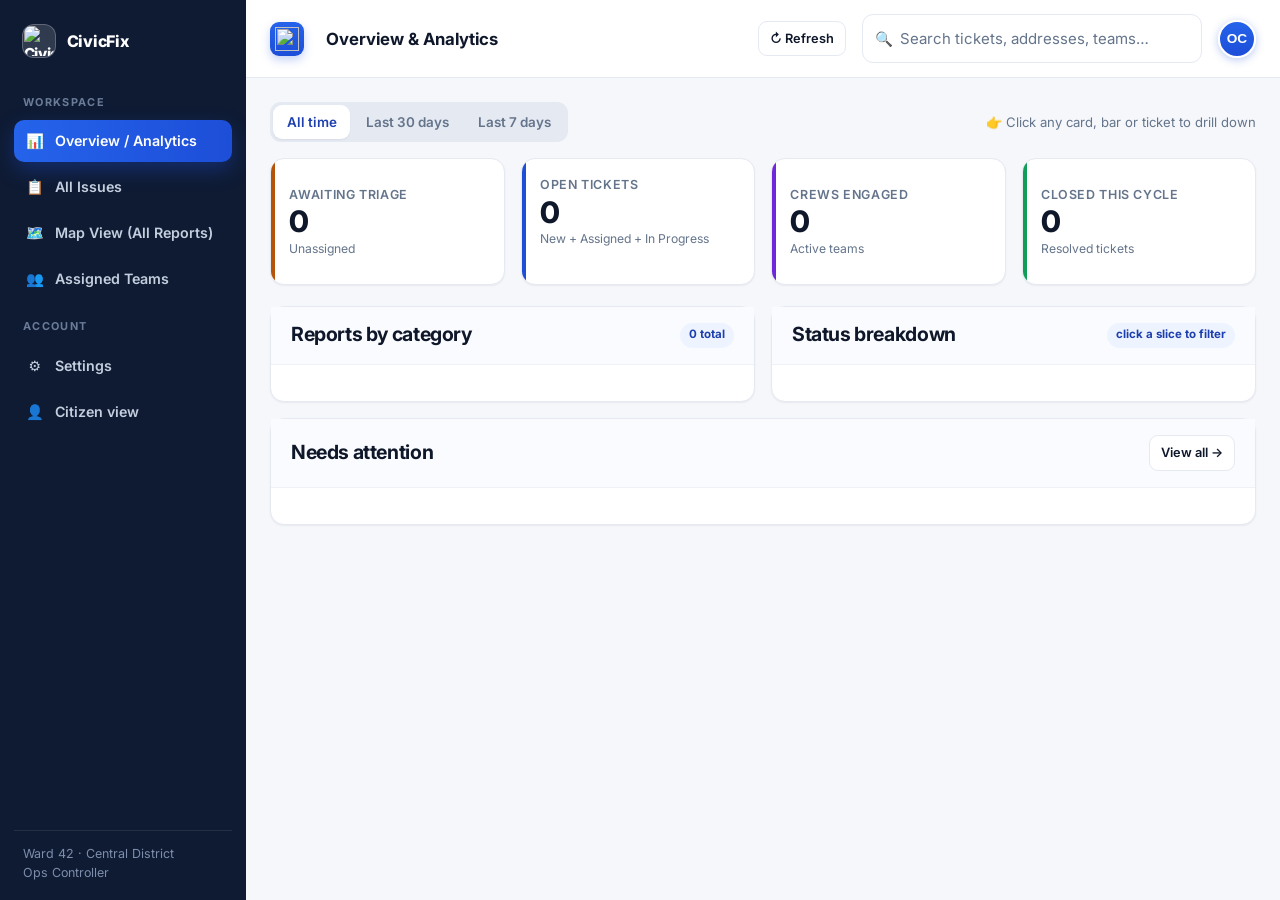
==== commit adf4808f: "fix: cards exchange" ====
--- a/admin.html
+++ b/admin.html
@@ -73,8 +73,8 @@
         </div>
 
         <div class="stats" style="grid-template-columns:repeat(4,1fr)">
+          <button type="button" class="stat warn clickable" data-goto="New"><div class="k">Awaiting triage</div><div class="v" id="oNew">0</div><div class="d">Unassigned <span class="go">View &rarr;</span></div></button>
           <button type="button" class="stat clickable" data-goto="open"><div class="k">Open tickets</div><div class="v" id="oOpen">0</div><div class="d">New + Assigned + In Progress <span class="go">View &rarr;</span></div></button>
-          <button type="button" class="stat warn clickable" data-goto="New"><div class="k">Awaiting triage</div><div class="v" id="oNew">0</div><div class="d">Unassigned <span class="go">View &rarr;</span></div></button>
           <button type="button" class="stat violet clickable" data-goto="teams"><div class="k">Crews engaged</div><div class="v" id="oCrew">0</div><div class="d">Active teams <span class="go">View &rarr;</span></div></button>
           <button type="button" class="stat ok clickable" data-goto="Closed"><div class="k">Closed this cycle</div><div class="v" id="oClosed">0</div><div class="d">Resolved tickets <span class="go">View &rarr;</span></div></button>
         </div>
